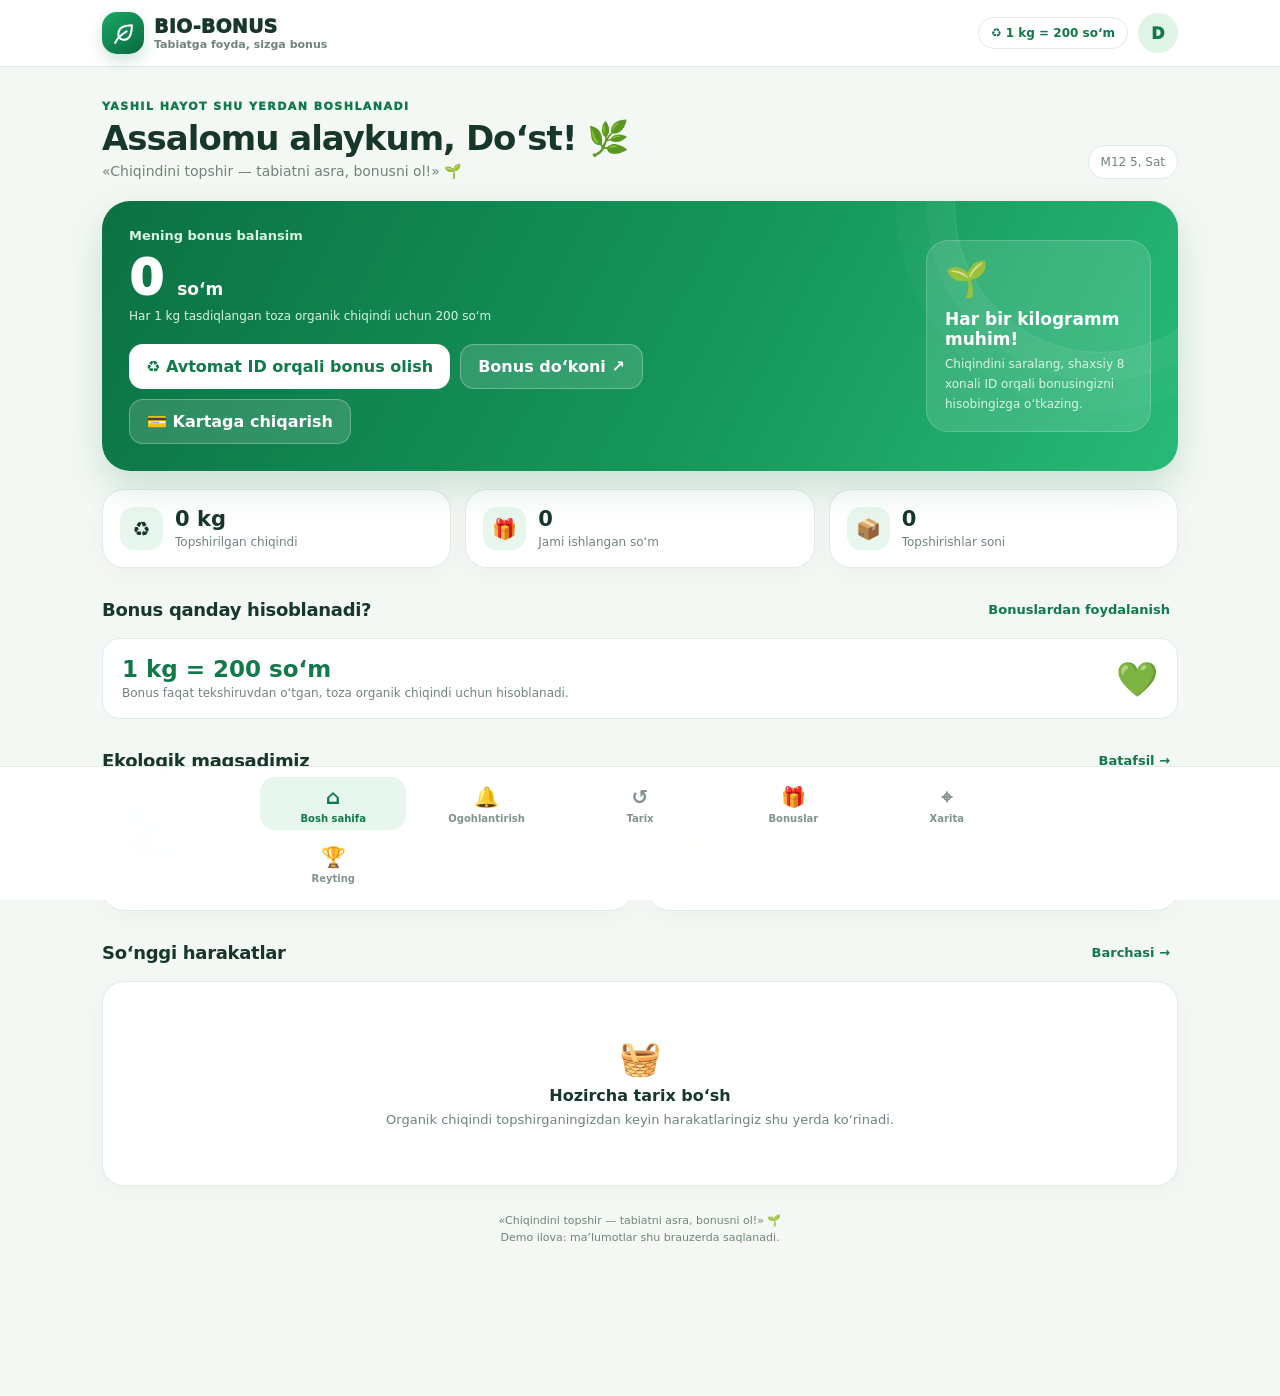
==== BIO-BONUS-PWA/index.html @ 3d9f5d6f "Asl BIO-BONUS PWA demo fayllari Co-Authored-By: Claude Opus 5.5 <noreply@anthropic.com> Claude-Sessi" ====
<!doctype html>

<html lang="uz">
<head>
<meta charset="utf-8"/>
<meta content="width=device-width, initial-scale=1, viewport-fit=cover" name="viewport"/>
<meta content="#117a4b" name="theme-color"/>
<meta content="BIO-BONUS — chiqindini topshir, tabiatni asra, bonus ol." name="description"/>
<meta content="yes" name="apple-mobile-web-app-capable"/>
<meta content="default" name="apple-mobile-web-app-status-bar-style"/>
<link href="./manifest.webmanifest" rel="manifest"/>
<link href="./icons/icon.svg" rel="icon" type="image/svg+xml"/>
<title>BIO-BONUS — ekologik bonus ilovasi</title>

<link href="./styles.css" rel="stylesheet"/><link href="./icons/icon-192.png" rel="apple-touch-icon"/><meta content="BIO-BONUS" name="apple-mobile-web-app-title"/></head>
<body>
<div class="app">
<header class="topbar">
<div class="topbar-inner">
<button aria-label="Bosh sahifa" class="brand" data-page="home" type="button">
<span class="brand-mark"><svg fill="none" stroke="currentColor" stroke-linecap="round" stroke-linejoin="round" stroke-width="2" viewbox="0 0 24 24"><path d="M20 4c-8 0-13 3-13 9a5 5 0 0 0 5 5c6 0 8-7 8-14Z"></path><path d="M4 21c2-5 6-8 11-11"></path></svg></span>
<span><span class="brand-name">BIO-BONUS</span><span class="brand-sub">Tabiatga foyda, sizga bonus</span></span>
</button>
<div class="top-actions"><span class="pill">♻️ 1 kg = 200 so‘m</span><button aria-label="BIO-BONUS ilovasini o‘rnatish" class="install-button" id="installAppBtn" title="Ilovani qurilmaga o‘rnatish" type="button">⬇️ Ilovani o‘rnatish</button><button aria-label="Profil" class="avatar" data-page="account" id="avatarBtn" type="button">D</button></div>
</div>
</header>
<main class="main">
<section class="screen active" id="screen-home">
<div class="welcome"><div><div class="eyebrow">Yashil hayot shu yerdan boshlanadi</div><h1>Assalomu alaykum, <span id="helloName">Do‘st</span>! 🌿</h1><p>«Chiqindini topshir — tabiatni asra, bonusni ol!» 🌱</p></div><div class="date-chip" id="todayLabel"></div></div>
<div class="hero">
<div class="hero-content"><div class="hero-label">Mening bonus balansim</div><div class="balance"><span id="balanceValue">0</span> <small>so‘m</small></div><div class="hero-note">Har 1 kg tasdiqlangan toza organik chiqindi uchun 200 so‘m</div><div class="hero-buttons"><button class="btn btn-primary" id="openKiosk" title="Avtomat o‘lchovi orqali bonus olish">♻️ Avtomat ID orqali bonus olish</button><button class="btn btn-light" data-page="shop">Bonus do‘koni ↗</button></div><div class="hero-buttons" style="margin-top:10px"><button class="btn btn-light" id="openWithdraw" title="Demo balansni kartaga chiqarish so‘rovi">💳 Kartaga chiqarish</button><span class="lock-inline-hint" id="withdrawLockHint" hidden>Blok muddati tugaguncha kartaga chiqarish yopiq.</span></div></div>
<div class="hero-side"><div class="leaf">🌱</div><strong>Har bir kilogramm muhim!</strong><span>Chiqindini saralang, shaxsiy 8 xonali ID orqali bonusingizni hisobingizga o‘tkazing.</span></div>
</div>
<div class="notice warning-status" id="accountRestrictionNotice" hidden></div>
<div class="stats">
<div class="stat-card"><div class="stat-icon">♻️</div><div><strong id="totalKg">0 kg</strong><span>Topshirilgan chiqindi</span></div></div>
<div class="stat-card"><div class="stat-icon">🎁</div><div><strong id="earnedValue">0</strong><span>Jami ishlangan so‘m</span></div></div>
<div class="stat-card"><div class="stat-icon">📦</div><div><strong id="depositCount">0</strong><span>Topshirishlar soni</span></div></div>
</div>
<div class="section-head"><h2>Bonus qanday hisoblanadi?</h2><button class="text-btn" data-page="shop">Bonuslardan foydalanish</button></div>
<div class="rate-card"><div><strong>1 kg = 200 so‘m</strong><br/><span>Bonus faqat tekshiruvdan o‘tgan, toza organik chiqindi uchun hisoblanadi.</span></div><div style="font-size:34px">💚</div></div>
<div class="section-head"><h2>Ekologik maqsadimiz</h2><button class="text-btn" data-page="eco">Batafsil →</button></div>
<div class="grid-two"><div class="card info-card"><div class="big-emoji">🌍</div><h3>Toza mahalla</h3><p>Organik chiqindilarni umumiy axlatdan ajratib, qayta ishlashga yo‘naltiramiz.</p></div><div class="card info-card"><div class="big-emoji">🌾</div><h3>Foydali resurs</h3><p>Chiqindidan kompost va maxsus markazda biogaz olishga hissa qo‘shamiz.</p></div></div>
<div class="section-head"><h2>So‘nggi harakatlar</h2><button class="text-btn" data-page="history">Barchasi →</button></div>
<div class="card" id="homeRecent"></div>
<div class="footer-note">«Chiqindini topshir — tabiatni asra, bonusni ol!» 🌱<br/>Demo ilova: ma’lumotlar shu brauzerda saqlanadi.</div>
</section>
<section class="screen" id="screen-history">
<div class="page-title"><div class="page-head-top"><button class="back-btn" data-back="">← Ortga qaytish</button></div><div class="eyebrow">Faolligingiz</div><h1>Chiqindi tarixi</h1><p>Topshirgan chiqindilaringiz, mukofotlar va kartaga chiqarish so‘rovlari.</p></div>
<div class="card"><div class="history-list" id="historyList"></div></div>
</section>
<section class="screen" id="screen-warnings">
<div class="page-title"><div class="page-head-top"><button class="back-btn" data-back="">← Ortga qaytish</button></div><div class="eyebrow">Akkauntingiz xavfsizligi</div><h1>Ogohlantirishlarim <span class="warning-title-count" id="warningTotalCount">0</span></h1><p>Avtomat begona yoki chirib ketmaydigan materialni aniqlasa, ogohlantirish shu yerga yuboriladi.</p></div>
<div class="restriction-card" id="warningBlockStatus"></div>
<div class="card warning-card"><div class="section-head" style="margin:0 0 12px"><h2>Ogohlantirishlar tarixi</h2><button class="text-btn" id="markWarningsRead" type="button">O‘qilgan deb belgilash</button></div><div id="warningsList" class="warnings-list"></div></div>
<div class="notice info"><strong>Bloklash tartibi</strong>Birinchi holatda ogohlantirish beriladi. Ikkinchi holatda bonus olish 3 kunga to‘xtatiladi. 3 kunlik blokdan keyingi navbatdagi holatda ogohlantirish beriladi; yana takrorlansa 7 kunlik blok qo‘llanadi. Blok paytida avval yig‘ilgan balansingiz saqlanadi, lekin uni bonus do‘konida ishlatish yoki kartaga chiqarish mumkin emas. Blok muddati tugagach balansingizdan yana foydalanishingiz mumkin. Toza organik chiqindi topshirilsa ham blok vaqtida yangi bonus qo‘shilmaydi.</div>
<div class="card demo-test-card"><details><summary>Avtomat tekshiruvini sinash (faqat demo)</summary><p class="muted">Bu boshqaruv faqat ilova ichidagi sinov uchun. Haqiqiy rentgen/AI kamera ulanmagan. Sinov natijasi tanlangach, foydalanuvchi ID sini kiritib, ogohlantirish oqimini tekshirishi mumkin.</p><div class="field"><label for="homeDemoScanType">Sinov natijasi</label><select id="homeDemoScanType"><option value="organic">Toza organik chiqindi</option><option value="plastic">Plastik</option><option value="metal">Metall / temir</option><option value="stone">Tosh</option><option value="bottle">Bakalashka</option><option value="glass">Shisha</option></select></div><button class="btn btn-green" id="openKioskDemo" type="button">Demo avtomatni ochish</button></details></div>
</section>
<section class="screen" id="screen-shop">
<div class="page-title"><div class="page-head-top"><button class="back-btn" data-back="">← Ortga qaytish</button></div><div class="eyebrow">Yig‘ing va foydalaning</div><h1>Bonus do‘koni 🎁</h1><p>Jamg‘argan bonuslaringizni foydali mukofotlarga almashtiring.</p></div>
<div class="rate-card" style="margin-bottom:17px"><div><span>Hozirgi balansingiz</span><br/><strong><span id="shopBalance">0</span> so‘m</strong></div><div style="font-size:32px">💳</div></div>
<div class="notice warning-status" id="shopBlockNotice" hidden></div>
<div class="shop-grid" id="shopGrid"></div>
<div class="notice"><strong>Diqqat!</strong> Mukofotlar demo namuna. Haqiqiy kommunal chegirma yoki do‘kon kuponlari hamkor tashkilotlar bilan kelishuvdan keyin faollashtiriladi.</div>
</section>
<section class="screen" id="screen-map">
<div class="page-title"><div class="page-head-top"><button class="back-btn" data-back="">← Ortga qaytish</button></div><div class="eyebrow">Topshirish nuqtalari</div><h1>Avtomatlar xaritasi 📍</h1><p>Eng yaqin BIO-BONUS qurilmasini toping.</p></div>
<div class="map-placeholder"><div class="map-inner"><div class="map-pin">📍</div><h3>Avtomat manzillari kiritilmagan</h3><p>Bu demo versiyada haqiqiy BIO-BONUS avtomatlari hali o‘rnatilmagan. Qurilmalar ishga tushirilganda tasdiqlangan manzillar shu yerda ko‘rinadi.</p></div></div>
<div class="notice"><strong>Keyingi bosqich</strong> Har bir avtomatga alohida kod va koordinata biriktiriladi. Shunda ilova xaritada yo‘l ko‘rsatishi mumkin.</div>
</section>
<section class="screen" id="screen-rating">
<div class="page-title"><div class="page-head-top"><button class="back-btn" data-back="">← Ortga qaytish</button></div><div class="eyebrow">Yashil musobaqa</div><h1>Reyting 🏆</h1><p>Ushbu qurilmada yaratilgan demo akkauntlar natijasi.</p></div>
<div class="card" style="margin-bottom:14px"><div class="section-head" style="margin:0 0 10px"><h2>Mening natijam</h2><span class="pill">Shaxsiy akkaunt</span></div><div class="stats" style="margin:0"><div><strong id="ratingKg">0 kg</strong><div class="muted" style="font-size:11px">Chiqindi</div></div><div><strong id="ratingSum">0 so‘m</strong><div class="muted" style="font-size:11px">Bonus</div></div><div><strong id="ratingCount">0</strong><div class="muted" style="font-size:11px">Topshirish</div></div></div></div>
<div class="card"><h3 style="margin:0 0 10px">Demo akkauntlar reytingi</h3><div id="localRanking"></div></div>
<div class="notice info"><strong>Haqiqiy reyting haqida</strong> Bu reyting faqat shu brauzerda yaratilgan test akkauntlarini ko‘rsatadi. Barcha mahallalar bo‘yicha umumiy reyting uchun markaziy server kerak.</div>
</section>
<section class="screen" id="screen-eco">
<div class="page-title"><div class="page-head-top"><button class="back-btn" data-back="">← Ortga qaytish</button></div><div class="eyebrow">Tabiatga qo‘shgan hissangiz</div><h1>Ekostatistika 🌎</h1><p>Ushbu brauzerda qayd etilgan ekologik natijalar.</p></div>
<div class="stats"><div class="stat-card"><div class="stat-icon">♻️</div><div><strong id="ecoKg">0 kg</strong><span>Yig‘ilgan organik chiqindi</span></div></div><div class="stat-card"><div class="stat-icon">🎁</div><div><strong id="ecoBonus">0</strong><span>Hisoblangan bonus (so‘m)</span></div></div><div class="stat-card"><div class="stat-icon">📅</div><div><strong id="ecoActions">0</strong><span>Topshirishlar soni</span></div></div></div>
<div class="card info-card"><div class="big-emoji">🌱</div><h3>Nega organik chiqindini ajratamiz?</h3><p>To‘g‘ri saralangan organik chiqindi kompostlash yoki anaerob qayta ishlashga yuborilishi mumkin. Bu resurslardan qayta foydalanish va chiqindixonaga tushadigan chiqindini kamaytirishga yordam beradi.</p></div>
<div class="notice"><strong>Hisob-kitob haqida</strong> Bu sahifadagi raqamlar faqat demo topshirishlarni ko‘rsatadi. Ular real qayta ishlangan massa yoki kamaytirilgan gaz miqdori degani emas.</div>
</section>
<section class="screen" id="screen-account">
<div class="page-title"><div class="page-head-top"><button class="back-btn" data-back="">← Ortga qaytish</button></div><div class="eyebrow">Shaxsiy ma’lumotlar</div><h1>Mening hisobim 👤</h1><p>Shaxsiy ID, profilingiz va bonus hisobingizni boshqaring.</p></div>
<div class="card">
<div class="id-panel"><div><div class="id-label">SIZNING 8 XONALI AKKAUNT ID</div><div class="id-value" id="accountIdValue">00000000</div><div class="id-hint">Avtomat ekraniga shu ID raqamini kiriting.</div></div><div class="id-actions"><button class="mini-action" id="copyAccountId">ID nusxalash</button></div></div>
<form class="profile-form" id="profileForm"><div class="field"><label for="profileName">Ismingiz</label><input autocomplete="name" id="profileName" maxlength="35" placeholder="Ismingizni kiriting" required=""/></div><button class="btn btn-green" type="submit">Profilni saqlash</button></form>
</div>
<div class="account-grid" style="margin-top:14px">
<div class="card account-card"><h3>Demo akkauntlarni boshqarish</h3><p>Har bir foydalanuvchi uchun alohida 8 xonali ID yaratiladi. Sinov uchun shu qurilmada bir nechta akkaunt ochib ko‘rishingiz mumkin.</p><div class="field"><label for="accountSelect">Akkauntni almashtirish</label><select id="accountSelect"></select></div><div class="account-tools"><button class="btn btn-soft" id="newAccountBtn">＋ Yangi akkaunt</button></div></div>
<div class="card account-card"><h3>Plastik karta (demo)</h3><p>Haqiqiy karta raqamini kiritmang. Sinov uchun faqat soxta raqam ishlaydi: <strong>0000 0000 0000 0000</strong>. Bu bank kartasi emas.</p><form id="cardForm"><div class="field"><label for="cardNumberDemo">16 xonali demo karta raqami</label><input aria-describedby="cardDemoHelp" autocomplete="off" id="cardNumberDemo" inputmode="numeric" maxlength="19" placeholder="0000 0000 0000 0000" required="" type="text"/></div><div class="id-hint" id="cardDemoHelp">16 ta nol kiritilganda demo karta egasi ko‘rsatiladi. Haqiqiy karta egasining F.I.Sh.ini faqat bank/to‘lov provayderi API orqali tasdiqlash mumkin.</div><div class="card-owner" hidden="" id="cardOwnerPanel">DEMO FOYDALANUVCHI<small>Karta egasi (sinov ma’lumoti, bank tomonidan tasdiqlanmagan)</small></div><button class="btn btn-green" type="submit">Demo kartani bog‘lash</button><div class="id-hint" id="cardStatus" style="margin-top:9px"></div></form></div>
</div>
<div class="card" style="margin-top:14px"><h3 style="margin:0 0 7px">Ma’lumotlar</h3><p class="muted" style="font-size:12px;line-height:1.5">Demo ma’lumotlar ushbu brauzer xotirasida saqlanadi. Boshqa telefon yoki kompyuterga avtomatik ko‘chmaydi.</p><div style="display:flex;gap:9px;flex-wrap:wrap;margin-top:14px"><button class="btn btn-soft" id="exportData">Ma’lumotni yuklab olish</button><button class="btn btn-danger" id="resetData">Demo ma’lumotni tozalash</button></div></div>
<div class="notice info"><strong>Haqiqiy tizim uchun</strong> 8 xonali ID serverda yagona qilib beriladi. Avtomat tarozisi, server, bank/to‘lov provayderi va karta xavfsizligi integratsiyasi kerak. Hozirgi kartaga chiqarish faqat demo so‘rovidir — haqiqiy pul o‘tkazilmaydi.</div>
</section>
</main>
<nav aria-label="Asosiy menyu" class="bottom-nav"><div class="nav-inner">
<button class="nav-item active" data-page="home" data-tooltip="Bosh sahifa"><span class="nav-icon">⌂</span><span>Bosh sahifa</span></button>
<button class="nav-item" data-page="warnings" data-tooltip="Ogohlantirishlarim"><span class="nav-icon">🔔</span><span>Ogohlantirish</span><span class="nav-badge" id="warningBadge" hidden>0</span></button>
<button class="nav-item" data-page="history" data-tooltip="Chiqindi tarixi"><span class="nav-icon">↺</span><span>Tarix</span></button>
<button class="nav-item" data-page="shop" data-tooltip="Bonus do‘koni"><span class="nav-icon">🎁</span><span>Bonuslar</span></button>
<button class="nav-item" data-page="map" data-tooltip="Avtomatlar xaritasi"><span class="nav-icon">⌖</span><span>Xarita</span></button>
<button class="nav-item" data-page="rating" data-tooltip="Ekologik reyting"><span class="nav-icon">🏆</span><span>Reyting</span></button>
</div></nav>
</div>
<div aria-labelledby="kioskTitle" aria-modal="true" class="modal-backdrop" id="kioskModal" role="dialog"><div class="modal kiosk-id-modal">
<div class="modal-head"><h2 id="kioskTitle">♻️ BIO-BONUS ID raqamingiz</h2><button aria-label="Yopish" class="close" data-close="kioskModal" type="button">×</button></div>
<section class="personal-id-panel" id="personalIdPanel">
  <div class="personal-id-label">SIZNING 8 XONALI ID RAQAMINGIZ</div>
  <div class="personal-id-number" id="kioskPersonalId">00000000</div>
  <p>Shu ID raqamingizni BIO-BONUS apparatiga kiriting. Tasdiqlangan organik chiqindi uchun bonusingiz aynan sizning akkauntingizga tushadi.</p>
  <div class="modal-actions"><button class="btn btn-soft" id="copyKioskPersonalId" type="button">ID raqamni nusxalash</button><button class="btn btn-green" data-close="kioskModal" type="button">Tushunarli</button></div>
</section>
<section id="demoKioskPanel" hidden>
  <div class="notice info" style="margin-top:0"><strong>Demo avtomat tekshiruvi</strong> Bu faqat sinov: haqiqiy rentgen kamera yoki tarozi ulanmagan.</div>
  <form id="kioskForm">
    <div class="field account-id-entry"><label for="kioskAccountId">8 xonali ID raqamingizni kiriting</label><input autocomplete="off" disabled id="kioskAccountId" inputmode="numeric" maxlength="8" minlength="8" pattern="[0-9]{8}" placeholder="Masalan: 58211508" required type="text"/><div class="id-hint" id="idLookup">Avtomat chiqindini tekshirib bo‘lgach, ID kiritish ochiladi.</div></div>
    <div class="modal-actions"><button class="btn btn-soft" data-close="kioskModal" type="button">Bekor qilish</button><button class="btn btn-green" disabled id="creditBonusBtn" type="submit">ID ni tasdiqlash</button></div>
  </form>
</section>
</div></div>
<div aria-labelledby="withdrawTitle" aria-modal="true" class="modal-backdrop" id="withdrawModal" role="dialog"><div class="modal">
<div class="modal-head"><h2 id="withdrawTitle">💳 Kartaga chiqarish</h2><button aria-label="Yopish" class="close" data-close="withdrawModal" type="button">×</button></div>
<div class="notice" style="margin-top:0"><strong>Demo rejimi</strong> Bu funksiya kartaga haqiqiy pul yubormaydi. Faqat pul yechish so‘rovini sinov tariqasida qayd etadi. Haqiqiy karta ma’lumotlarini kiritmang.</div>
<div class="calc-box"><div><span>Demo bog‘langan karta</span><div class="withdraw-owner" id="withdrawCardOwner">Karta ulanmagan</div></div><strong id="withdrawCard">Ulanmagan</strong></div>
<form id="withdrawForm"><div class="field"><label for="withdrawAmount">Chiqariladigan summa (so‘m)</label><input id="withdrawAmount" inputmode="numeric" min="100" placeholder="Masalan: 1000" required="" step="1" type="number"/><div class="id-hint">Summani balansingizdan oshirmang. Bu demo so‘rov — bankka pul yuborilmaydi.</div></div><div class="calc-box"><span>Hozirgi balans</span><strong id="withdrawBalance">0 so‘m</strong></div><div class="modal-actions"><button class="btn btn-soft" data-close="withdrawModal" type="button">Bekor qilish</button><button class="btn btn-green" type="submit">Demo so‘rov yaratish</button></div></form>
</div></div>
<div aria-labelledby="newAccountTitle" aria-modal="true" class="modal-backdrop" id="newAccountModal" role="dialog"><div class="modal">
<div class="modal-head"><h2 id="newAccountTitle">＋ Yangi demo akkaunt</h2><button aria-label="Yopish" class="close" data-close="newAccountModal" type="button">×</button></div>
<form id="newAccountForm"><div class="field"><label for="newAccountName">Foydalanuvchi ismi</label><input id="newAccountName" maxlength="35" placeholder="Ismni kiriting" required=""/></div><div class="notice info">Yangi akkaunt uchun takrorlanmaydigan 8 xonali demo ID yaratiladi.</div><div class="modal-actions"><button class="btn btn-soft" data-close="newAccountModal" type="button">Bekor qilish</button><button class="btn btn-green" type="submit">Akkaunt yaratish</button></div></form>
</div></div>
<div aria-labelledby="redeemTitle" aria-modal="true" class="modal-backdrop" id="redeemModal" role="dialog"><div class="modal"><div class="modal-head"><h2 id="redeemTitle">Mukofotni olish</h2><button aria-label="Yopish" class="close" data-close="redeemModal" type="button">×</button></div><p class="muted" id="redeemText" style="font-size:13px;line-height:1.5"></p><div class="calc-box"><span>Balansdan yechiladi</span><strong id="redeemCost">0 so‘m</strong></div><div class="modal-actions"><button class="btn btn-soft" data-close="redeemModal" type="button">Ortga</button><button class="btn btn-green" id="confirmRedeem" type="button">Tasdiqlash</button></div></div></div>
<div aria-live="polite" class="toast" id="toast" role="status"></div>

<script defer="True" src="./app.js"></script><script defer="True" src="./pwa.js"></script></body>
</html>
---- BIO-BONUS-PWA/styles.css ----
/* BIO-BONUS warnings, scan flow and responsive notification badge */
.nav-inner{grid-template-columns:repeat(6,minmax(0,1fr));}
.nav-item{min-width:0;}
.nav-item .nav-badge{position:absolute;top:0;right:calc(50% - 25px);min-width:18px;height:18px;padding:0 5px;border-radius:999px;background:#df3c45;color:#fff;font-size:10px;font-weight:950;display:grid;place-items:center;border:2px solid #fff;line-height:1;}
.nav-item .nav-badge[hidden]{display:none;}
.warning-title-count{display:inline-grid;place-items:center;vertical-align:middle;min-width:27px;height:27px;padding:0 7px;border-radius:999px;background:#eaf0ed;color:var(--green);font-size:14px;}
.warning-status{background:#fff4ed;border-color:#f3d7c8;color:#99512e;}
.warning-status .inline-link{border:0;background:none;color:#0c8050;font-weight:900;text-decoration:underline;padding:0 0 0 4px;}
.kiosk-id-help{font-size:13px;padding:15px 16px;}
.kiosk-scan-status{display:flex;gap:10px;align-items:flex-start;padding:12px 14px;border:1px solid #dfeae3;border-radius:14px;background:#f8fbf9;color:#60736a;font-size:12px;line-height:1.5;margin:13px 0;}
.kiosk-scan-status.scan-success{background:#effaf3;border-color:#cdebd7;color:#176a43;}
.kiosk-scan-status.scan-danger{background:#fff3ef;border-color:#f3d3c9;color:#a34a35;}
.scan-status-dot{width:9px;height:9px;flex:none;border-radius:50%;background:#d6a13e;margin-top:4px;}
.scan-success .scan-status-dot{background:#1a9d5c;}.scan-danger .scan-status-dot{background:#d95040;}
.demo-test-tools{margin-top:13px;padding:12px 14px;border:1px dashed #cbded1;border-radius:14px;background:#fbfdfb;}
.demo-test-tools summary,.demo-test-card summary{cursor:pointer;color:var(--green);font-weight:900;font-size:12px;}
.demo-test-tools p,.demo-test-card p{font-size:11px;line-height:1.5;}
.demo-test-tools .field{margin:10px 0;}
.scan-countdown{margin-top:10px;padding:9px 11px;border-radius:10px;background:#fff8e8;color:#856124;font-size:11px;}
.warning-card{margin-bottom:14px;}
.warnings-list{display:grid;gap:11px;}
.warning-item{padding:15px;border:1px solid #f0dfc9;border-left:4px solid #e0a33c;border-radius:15px;background:#fffdf8;}
.warning-item.is-block{border-color:#f0d1d1;border-left-color:#d94b4b;background:#fffafa;}
.warning-item.is-read{opacity:.78;}
.warning-item-top{display:flex;justify-content:space-between;gap:10px;align-items:center;flex-wrap:wrap;}
.warning-type{font-size:11px;font-weight:950;color:#9b6a1d;}
.is-block .warning-type{color:#b33a3a;}
.warning-item time{font-size:10px;color:var(--muted);}
.warning-item h3{font-size:15px;margin:9px 0 5px;}
.warning-item p{font-size:12px;line-height:1.55;color:#5d7066;margin:0;}
.warning-detected,.warning-until{margin-top:9px;padding:8px 10px;border-radius:10px;background:#f4f8f5;color:#52675b;font-size:11px;}
.warning-read-state{margin-top:9px;font-size:10px;font-weight:900;color:var(--green);}
.restriction-active,.restriction-clear{padding:15px 16px;border:1px solid #f0cdcd;border-radius:16px;background:#fff5f5;color:#963d3d;margin-bottom:14px;display:grid;gap:5px;}
.restriction-active span,.restriction-active small,.restriction-clear span{font-size:12px;line-height:1.5;}
.restriction-clear{background:#effaf3;border-color:#cfead8;color:#176a43;}
.demo-test-card{margin-top:14px;}
.demo-test-card details[open] summary{margin-bottom:10px;}
.warning-amount{color:#b75a3e;}
@media(max-width:520px){
  .nav-inner{grid-template-columns:repeat(6,minmax(0,1fr));gap:1px;}
  .nav-item{padding:8px 1px 6px;font-size:8px;gap:3px;white-space:normal;line-height:1.1;}
  .nav-item .nav-icon{font-size:17px;}
  .nav-item .nav-badge{right:calc(50% - 18px);top:0;min-width:16px;height:16px;font-size:9px;}
  .modal{padding:18px;border-radius:20px;}
  .kiosk-id-help{font-size:12px;}
}

:root{--green:#117a4b;--green2:#20a66a;--green3:#0b6540;--mint:#e8f7ee;--mint2:#f4fbf6;--ink:#17372a;--muted:#70847a;--line:#e0ece4;--white:#fff;--gold:#e6a43a;--shadow:0 12px 34px rgba(18,92,57,.09);--radius:22px}
    *{box-sizing:border-box}html{scroll-behavior:smooth}body{margin:0;background:#f4f8f5;color:var(--ink);font-family:Inter,ui-sans-serif,system-ui,-apple-system,BlinkMacSystemFont,"Segoe UI",sans-serif}button,input,select{font:inherit}button{cursor:pointer}.app{min-height:100vh;padding-bottom:105px}
    .topbar{position:sticky;top:0;z-index:20;background:rgba(255,255,255,.94);backdrop-filter:blur(16px);border-bottom:1px solid var(--line)}.topbar-inner{max-width:1120px;margin:auto;padding:12px 22px;display:flex;align-items:center;justify-content:space-between;gap:14px}.brand{display:flex;align-items:center;gap:10px;border:0;background:none;padding:0;text-align:left;color:inherit}.brand-mark{width:42px;height:42px;border-radius:15px;background:linear-gradient(145deg,#19a866,#08693f);display:grid;place-items:center;color:#fff;box-shadow:0 7px 16px rgba(18,123,75,.2)}.brand-mark svg{width:25px;height:25px}.brand-name{font-weight:950;letter-spacing:.2px;font-size:19px}.brand-sub{display:block;color:var(--muted);font-size:11px;font-weight:650;margin-top:1px}.top-actions{display:flex;align-items:center;gap:10px}.pill{border:1px solid var(--line);background:#fff;border-radius:999px;padding:8px 12px;font-size:12px;color:var(--green);font-weight:900;white-space:nowrap}.avatar{border:0;width:40px;height:40px;border-radius:50%;background:#dff4e7;color:var(--green);font-weight:950;transition:.18s}.avatar:hover{transform:scale(1.06);box-shadow:0 5px 14px rgba(18,123,75,.14)}
    .main{max-width:1120px;margin:0 auto;padding:25px 22px 40px}.screen{display:none;animation:fade .2s ease}.screen.active{display:block}@keyframes fade{from{opacity:.4;transform:translateY(5px)}to{opacity:1;transform:none}}
    .welcome{display:flex;justify-content:space-between;align-items:end;gap:14px;margin:8px 0 22px}.eyebrow{color:var(--green);text-transform:uppercase;letter-spacing:1.45px;font-size:11px;font-weight:950}.welcome h1{font-size:clamp(25px,4vw,34px);margin:5px 0 5px;letter-spacing:-1px}.welcome p{margin:0;color:var(--muted);font-size:14px}.date-chip{white-space:nowrap;color:var(--muted);font-size:12px;background:#fff;border:1px solid var(--line);padding:9px 12px;border-radius:999px}
    .hero{background:linear-gradient(118deg,#0c7144,#15975a 57%,#28b978);border-radius:28px;padding:27px;color:#fff;display:grid;grid-template-columns:1.3fr .7fr;gap:20px;overflow:hidden;position:relative;box-shadow:0 16px 36px rgba(17,124,74,.19)}.hero:after{content:"";position:absolute;width:290px;height:290px;border:1px solid rgba(255,255,255,.13);border-radius:50%;right:-68px;top:-140px;box-shadow:0 0 0 28px rgba(255,255,255,.035),0 0 0 58px rgba(255,255,255,.025)}.hero-content,.hero-side{position:relative;z-index:1}.hero-label{font-size:13px;color:#d7f4e3;font-weight:750}.balance{font-size:clamp(36px,6vw,49px);font-weight:950;letter-spacing:-1.5px;margin:7px 0 2px}.balance small{font-size:17px;letter-spacing:0;font-weight:750}.hero-note{font-size:12px;color:#d7f4e3}.hero-buttons{display:flex;gap:10px;flex-wrap:wrap;margin-top:21px}.btn{border:0;border-radius:14px;padding:12px 17px;font-weight:900;display:inline-flex;align-items:center;justify-content:center;gap:8px;transition:transform .16s,filter .16s,box-shadow .16s}.btn:hover{filter:brightness(.98);transform:translateY(-2px)}.btn:active{transform:scale(.98)}.btn-primary{background:#fff;color:var(--green)}.btn-light{background:rgba(255,255,255,.14);border:1px solid rgba(255,255,255,.28);color:#fff}.btn-green{background:var(--green);color:#fff;box-shadow:0 8px 18px rgba(18,123,75,.17)}.btn-soft{background:var(--mint);color:var(--green)}.btn-danger{background:#fff0ec;color:#b84e38}.btn:disabled{opacity:.48;cursor:not-allowed;transform:none}.hero-side{align-self:center;justify-self:end;width:min(100%,225px);padding:18px;border-radius:22px;background:rgba(255,255,255,.13);border:1px solid rgba(255,255,255,.18)}.hero-side .leaf{font-size:35px}.hero-side strong{display:block;font-size:17px;margin:9px 0 4px}.hero-side span{font-size:12px;color:#d9f4e4;line-height:1.5}
    .stats{display:grid;grid-template-columns:repeat(3,1fr);gap:14px;margin:18px 0 26px}.stat-card,.card{background:#fff;border:1px solid var(--line);border-radius:var(--radius);box-shadow:0 5px 20px rgba(18,75,47,.035)}.stat-card{padding:17px;display:flex;align-items:center;gap:12px}.stat-icon{width:43px;height:43px;border-radius:14px;background:var(--mint);display:grid;place-items:center;font-size:20px;flex:none}.stat-card strong{font-size:21px;display:block}.stat-card span{font-size:12px;color:var(--muted)}.section-head{display:flex;align-items:center;justify-content:space-between;gap:12px;margin:26px 0 13px}.section-head h2{font-size:18px;margin:0;letter-spacing:-.3px}.text-btn{border:0;background:none;color:var(--green);font-weight:900;font-size:13px;padding:8px}.grid-two{display:grid;grid-template-columns:1fr 1fr;gap:14px}.info-card{padding:19px}.info-card h3{margin:8px 0 6px;font-size:15px}.info-card p{margin:0;color:var(--muted);font-size:12px;line-height:1.55}.big-emoji{font-size:25px}.rate-card{padding:17px 19px;display:flex;align-items:center;justify-content:space-between;gap:12px;background:#fff;border:1px solid var(--line);border-radius:18px}.rate-card strong{font-size:23px;color:var(--green)}.rate-card span{font-size:12px;color:var(--muted)}
    .page-title{margin:5px 0 20px}.page-head-top{display:flex;align-items:center;gap:11px;margin-bottom:13px}.back-btn{border:1px solid var(--line);background:#fff;color:var(--green);border-radius:999px;padding:9px 13px;font-size:12px;font-weight:900;display:inline-flex;align-items:center;gap:7px;box-shadow:0 3px 10px rgba(20,80,48,.035);transition:.16s}.back-btn:hover{background:var(--mint);transform:translateX(-3px)}.page-title h1{font-size:29px;margin:0 0 6px;letter-spacing:-.8px}.page-title p{margin:0;color:var(--muted);font-size:14px}
    .card{padding:20px}.history-list{display:grid;gap:10px}.history-row{display:flex;align-items:center;justify-content:space-between;gap:12px;padding:13px 0;border-bottom:1px solid var(--line)}.history-row:last-child{border:0;padding-bottom:0}.history-left{display:flex;align-items:center;gap:11px;min-width:0}.history-icon{width:40px;height:40px;border-radius:13px;background:var(--mint);display:grid;place-items:center;flex:none}.history-info{min-width:0}.history-info strong{display:block;font-size:13px}.history-info span{display:block;font-size:11px;color:var(--muted);margin-top:3px}.amount{font-size:14px;font-weight:950;white-space:nowrap}.positive{color:var(--green)}.negative{color:#d36b43}.empty{text-align:center;padding:36px 18px;color:var(--muted)}.empty .empty-icon{font-size:34px;margin-bottom:8px}.empty strong{display:block;color:var(--ink);margin-bottom:5px}.empty p{font-size:13px;margin:0;line-height:1.5}
    .shop-grid{display:grid;grid-template-columns:repeat(3,1fr);gap:14px}.product{padding:17px;display:flex;flex-direction:column;min-height:205px}.product-emoji{width:48px;height:48px;border-radius:16px;background:var(--mint);display:grid;place-items:center;font-size:25px}.product h3{font-size:15px;margin:13px 0 5px}.product p{font-size:12px;color:var(--muted);line-height:1.45;margin:0 0 14px;flex:1}.product-bottom{display:flex;align-items:center;justify-content:space-between;gap:8px}.cost{font-weight:950;color:var(--green);font-size:13px}.small-btn{border:0;border-radius:11px;padding:9px 11px;background:var(--mint);color:var(--green);font-weight:900;font-size:11px}.small-btn:disabled{opacity:.45;cursor:not-allowed}
    .notice{padding:14px 16px;background:#fff8e8;border:1px solid #f5e5bc;color:#80601f;border-radius:16px;font-size:12px;line-height:1.55;margin:14px 0}.notice strong{display:block;margin-bottom:3px}.notice.info{background:#edf7ff;border-color:#d5eaff;color:#365d7b}.notice.success{background:#edfaf1;border-color:#d4efdd;color:#286744}.map-placeholder{min-height:225px;border-radius:20px;background:linear-gradient(135deg,#e6f5e9,#dcefe5);border:1px solid #cce6d4;display:grid;place-items:center;text-align:center;padding:24px;position:relative;overflow:hidden}.map-placeholder:before,.map-placeholder:after{content:"";position:absolute;border:1px dashed rgba(18,123,75,.24);border-radius:50%;width:240px;height:240px}.map-placeholder:after{width:360px;height:360px}.map-inner{position:relative;z-index:1;max-width:370px}.map-pin{font-size:36px}.map-placeholder h3{margin:8px 0 5px}.map-placeholder p{margin:0;color:#5e7969;font-size:13px;line-height:1.5}.rank-table{width:100%;border-collapse:collapse}.rank-table th,.rank-table td{text-align:left;padding:13px 9px;border-bottom:1px solid var(--line);font-size:13px}.rank-table th{font-size:11px;color:var(--muted);font-weight:850}.rank-table td:last-child,.rank-table th:last-child{text-align:right}.rank-table tr:last-child td{border-bottom:0}
    .profile-form{display:grid;gap:13px;max-width:520px}.field{min-width:0}.field label{display:block;font-size:12px;font-weight:900;margin-bottom:7px}.field input,.field select{width:100%;border:1px solid #dce9e0;border-radius:13px;padding:13px 14px;background:#fbfdfb;color:var(--ink);outline:none}.field input:focus,.field select:focus{border-color:var(--green);box-shadow:0 0 0 3px rgba(18,123,75,.09)}.field input[readonly]{background:#f1f7f3;color:var(--muted)}.muted{color:var(--muted)}.id-panel{display:flex;align-items:center;justify-content:space-between;gap:14px;padding:17px 18px;background:linear-gradient(120deg,#eaf8ef,#f8fcf9);border:1px solid #d7eddf;border-radius:18px;margin:14px 0}.id-label{font-size:11px;color:var(--muted);font-weight:800}.id-value{font-size:26px;letter-spacing:2px;font-weight:950;color:var(--green);margin-top:3px;font-variant-numeric:tabular-nums}.id-hint{font-size:11px;color:var(--muted);margin-top:4px}.id-actions{display:flex;gap:8px;flex-wrap:wrap}.mini-action{border:0;background:#fff;color:var(--green);border:1px solid #d9ece0;border-radius:11px;padding:10px 12px;font-size:12px;font-weight:900}.mini-action:hover{background:var(--mint)}.account-tools{display:flex;gap:10px;flex-wrap:wrap;margin-top:15px}.account-grid{display:grid;grid-template-columns:1fr 1fr;gap:14px}.account-card h3{margin:0 0 7px;font-size:16px}.account-card p{font-size:12px;color:var(--muted);line-height:1.5;margin:0 0 14px}.form-row{display:grid;grid-template-columns:1fr auto;gap:9px;align-items:end}.chip-status{display:inline-flex;align-items:center;gap:6px;border-radius:999px;background:var(--mint);color:var(--green);padding:6px 10px;font-size:11px;font-weight:900}.footer-note{font-size:11px;color:var(--muted);text-align:center;margin:27px 0 5px;line-height:1.5}
    .bottom-nav{position:fixed;bottom:0;left:0;right:0;z-index:30;background:rgba(255,255,255,.97);backdrop-filter:blur(18px);border-top:1px solid var(--line);padding:10px max(12px,env(safe-area-inset-right)) calc(10px + env(safe-area-inset-bottom)) max(12px,env(safe-area-inset-left))}.nav-inner{max-width:760px;margin:auto;display:grid;grid-template-columns:repeat(5,1fr);gap:7px}.nav-item{position:relative;border:0;background:none;color:#82948a;border-radius:15px;padding:8px 4px 6px;display:flex;flex-direction:column;align-items:center;gap:4px;font-size:10px;font-weight:900;transition:transform .2s,background .2s,color .2s,box-shadow .2s}.nav-item .nav-icon{font-size:20px;line-height:1.2}.nav-item.active{color:var(--green);background:var(--mint)}.nav-item:focus-visible{outline:2px solid #43a879;outline-offset:2px}@media(hover:hover) and (pointer:fine){.nav-item:hover{transform:translateY(-8px) scale(1.035);color:var(--green);background:#e8f7ee;box-shadow:0 9px 20px rgba(20,110,67,.14)}.nav-item:hover:after,.nav-item:focus-visible:after{content:attr(data-tooltip);position:absolute;bottom:calc(100% + 8px);left:50%;transform:translateX(-50%);white-space:nowrap;background:#173c2b;color:white;border-radius:9px;padding:7px 10px;font-size:10px;font-weight:850;box-shadow:0 5px 15px rgba(0,0,0,.12);animation:tipIn .15s ease}@keyframes tipIn{from{opacity:0;transform:translate(-50%,4px)}to{opacity:1;transform:translate(-50%,0)}}}
    .device-panel{padding:16px;border:1px solid #d8eee0;border-radius:18px;background:linear-gradient(145deg,#f5fcf7,#eaf8ef);margin:10px 0 16px}.device-top{display:flex;align-items:center;justify-content:space-between;gap:10px;flex-wrap:wrap}.device-status{display:inline-flex;align-items:center;gap:7px;font-size:11px;font-weight:900;color:var(--green);background:#fff;border:1px solid #d8eee0;border-radius:999px;padding:7px 10px}.device-dot{width:8px;height:8px;border-radius:50%;background:#e2a43a;box-shadow:0 0 0 4px rgba(226,164,58,.12)}.device-dot.ready{background:#20a66a;box-shadow:0 0 0 4px rgba(32,166,106,.12)}.scale-result{display:grid;grid-template-columns:1fr 1fr;gap:10px;margin:14px 0}.scale-tile{background:#fff;border:1px solid #dceee2;border-radius:14px;padding:13px}.scale-tile span{display:block;font-size:11px;color:var(--muted);font-weight:800}.scale-tile strong{display:block;margin-top:5px;color:var(--green);font-size:24px;font-variant-numeric:tabular-nums}.scale-hint{color:var(--muted);font-size:11px;line-height:1.5;margin:10px 0 0}.card-owner{padding:12px 14px;border:1px solid #cfe9d8;background:#f0faf3;border-radius:13px;color:#216344;font-size:13px;font-weight:850;margin:10px 0}.card-owner small{display:block;font-size:11px;font-weight:600;color:#62806e;margin-top:3px}.withdraw-owner{font-size:11px;color:var(--muted);margin-top:5px}.modal-backdrop{display:none;position:fixed;inset:0;z-index:60;background:rgba(9,31,20,.5);padding:18px;align-items:center;justify-content:center}.modal-backdrop.show{display:flex}.modal{width:min(100%,460px);background:#fff;border-radius:24px;padding:23px;box-shadow:0 25px 70px rgba(0,0,0,.2);max-height:90vh;overflow:auto}.modal-head{display:flex;justify-content:space-between;align-items:center;gap:10px;margin-bottom:17px}.modal-head h2{font-size:20px;margin:0}.close{border:0;background:#f0f5f1;width:35px;height:35px;border-radius:50%;font-size:20px;color:var(--ink)}.modal .field{margin:13px 0}.calc-box{padding:13px 15px;background:var(--mint2);border:1px solid var(--line);border-radius:14px;display:flex;justify-content:space-between;align-items:center;margin:14px 0}.calc-box span{font-size:12px;color:var(--muted)}.calc-box strong{font-size:19px;color:var(--green)}.checkline{display:flex;align-items:flex-start;gap:9px;font-size:12px;line-height:1.45;color:var(--muted);margin:12px 0}.checkline input{margin-top:2px;accent-color:var(--green)}.modal-actions{display:flex;gap:9px;margin-top:18px}.modal-actions .btn{flex:1}.toast{position:fixed;left:50%;bottom:104px;transform:translate(-50%,15px);background:#173c2b;color:#fff;padding:12px 17px;border-radius:13px;font-size:13px;font-weight:800;box-shadow:var(--shadow);opacity:0;pointer-events:none;transition:.2s;z-index:90;text-align:center;width:max-content;max-width:calc(100% - 32px)}.toast.show{opacity:1;transform:translate(-50%,0)}
    @media(max-width:760px){.main{padding:20px 15px 30px}.topbar-inner{padding:10px 15px}.pill{display:none}.hero{grid-template-columns:1fr;padding:22px}.hero-side{display:none}.stats{gap:9px}.stat-card{padding:12px;gap:8px}.stat-icon{width:36px;height:36px;font-size:17px}.stat-card strong{font-size:18px}.stat-card span{font-size:10px}.shop-grid{grid-template-columns:repeat(2,1fr)}.welcome{align-items:start}.date-chip{display:none}.account-grid{grid-template-columns:1fr}}
    @media(max-width:430px){.brand-name{font-size:17px}.stats{grid-template-columns:1fr 1fr}.stat-card:last-child{grid-column:span 2}.grid-two{grid-template-columns:1fr}.shop-grid{grid-template-columns:1fr 1fr}.product{padding:14px}.product-bottom{align-items:flex-start;flex-direction:column}.small-btn{width:100%}.hero-buttons .btn{flex:1}.page-title h1{font-size:26px}.page-head-top{margin-bottom:10px}.id-panel{align-items:flex-start;flex-direction:column}.id-actions{width:100%}.id-actions button{flex:1}.form-row{grid-template-columns:1fr}.bottom-nav{padding-left:6px;padding-right:6px}.nav-inner{gap:3px}.nav-item{font-size:9px}.nav-item .nav-icon{font-size:18px}}
    @media(hover:hover) and (pointer:fine){.card,.stat-card,.rate-card,.btn,.small-btn,.mini-action,.back-btn,.pill,.avatar{transition:transform .2s ease,box-shadow .2s ease,border-color .2s ease}.card:hover,.stat-card:hover,.rate-card:hover{transform:translateY(-4px);box-shadow:0 14px 30px rgba(18,92,57,.11);border-color:#c5e4d0}.btn:hover:not(:disabled),.small-btn:hover:not(:disabled),.mini-action:hover,.back-btn:hover,.avatar:hover{transform:translateY(-3px) scale(1.025);box-shadow:0 10px 22px rgba(18,92,57,.15)}.field input:hover,.field select:hover{border-color:#a9d7b8}.pill:hover{transform:translateY(-2px);box-shadow:0 7px 18px rgba(18,92,57,.1)}}
    @media(prefers-reduced-motion:reduce){*,*:before,*:after{scroll-behavior:auto!important;animation-duration:.01ms!important;transition-duration:.01ms!important}}
  
/* PWA install control and accessibility refinements */
.install-button{display:none;border:1px solid #cfe8d8;background:#eaf8ef;color:#0b7546;border-radius:999px;padding:9px 12px;font-size:12px;font-weight:900;transition:transform .18s,box-shadow .18s,background .18s}
.install-button.visible{display:inline-flex;align-items:center;gap:7px}
.install-button:hover{transform:translateY(-3px);background:#dff4e7;box-shadow:0 9px 20px rgba(20,110,67,.15)}
button:focus-visible,a:focus-visible,input:focus-visible,select:focus-visible{outline:3px solid rgba(32,166,106,.42);outline-offset:2px}
.card,.stat-card,.info-card,.rate-card,.account-card,.reward-card,.map-card,.rank-card,.history-row{transition:transform .2s ease,box-shadow .2s ease}
@media (hover:hover) and (pointer:fine){.card:hover,.stat-card:hover,.info-card:hover,.rate-card:hover,.account-card:hover,.reward-card:hover,.map-card:hover,.rank-card:hover{transform:translateY(-4px);box-shadow:0 13px 28px rgba(18,92,57,.10)}}
@media (prefers-reduced-motion:reduce){*,*::before,*::after{scroll-behavior:auto!important;animation-duration:.01ms!important;animation-iteration-count:1!important;transition-duration:.01ms!important}}
@media(max-width:520px){.install-button{padding:8px 9px;font-size:11px}.top-actions{gap:6px}.pill{padding:7px 9px;font-size:10px}}

.kiosk-id-modal{width:min(100%,430px);}
.id-how-works{margin-top:12px;padding:12px 13px;border:1px solid #dcece2;border-radius:13px;background:#f8fcf9;}
.id-how-works summary{cursor:pointer;color:var(--green);font-size:12px;font-weight:950;}
.id-how-works p{font-size:12px;line-height:1.6;color:#62766b;margin:10px 0 0;}

/* Personal 8-digit ID card shown to the account owner */
.personal-id-panel{padding:12px 2px 2px;text-align:center}
.personal-id-label{font-size:11px;letter-spacing:.08em;font-weight:950;color:#6b8074}
.personal-id-number{margin:12px auto;padding:17px 12px;border:1px solid #cfe8d8;border-radius:16px;background:linear-gradient(135deg,#f2fbf5,#e7f6ec);color:var(--green);font-size:clamp(28px,8vw,38px);font-weight:1000;letter-spacing:.13em;font-variant-numeric:tabular-nums;box-shadow:inset 0 1px 0 #fff}
.personal-id-panel p{max-width:340px;margin:12px auto 3px;color:#52695d;font-size:13px;line-height:1.55}
.lock-inline-hint{display:block;flex-basis:100%;font-size:11px;color:#ffe6d7;font-weight:800;padding:0 4px}
.lock-inline-hint[hidden]{display:none}
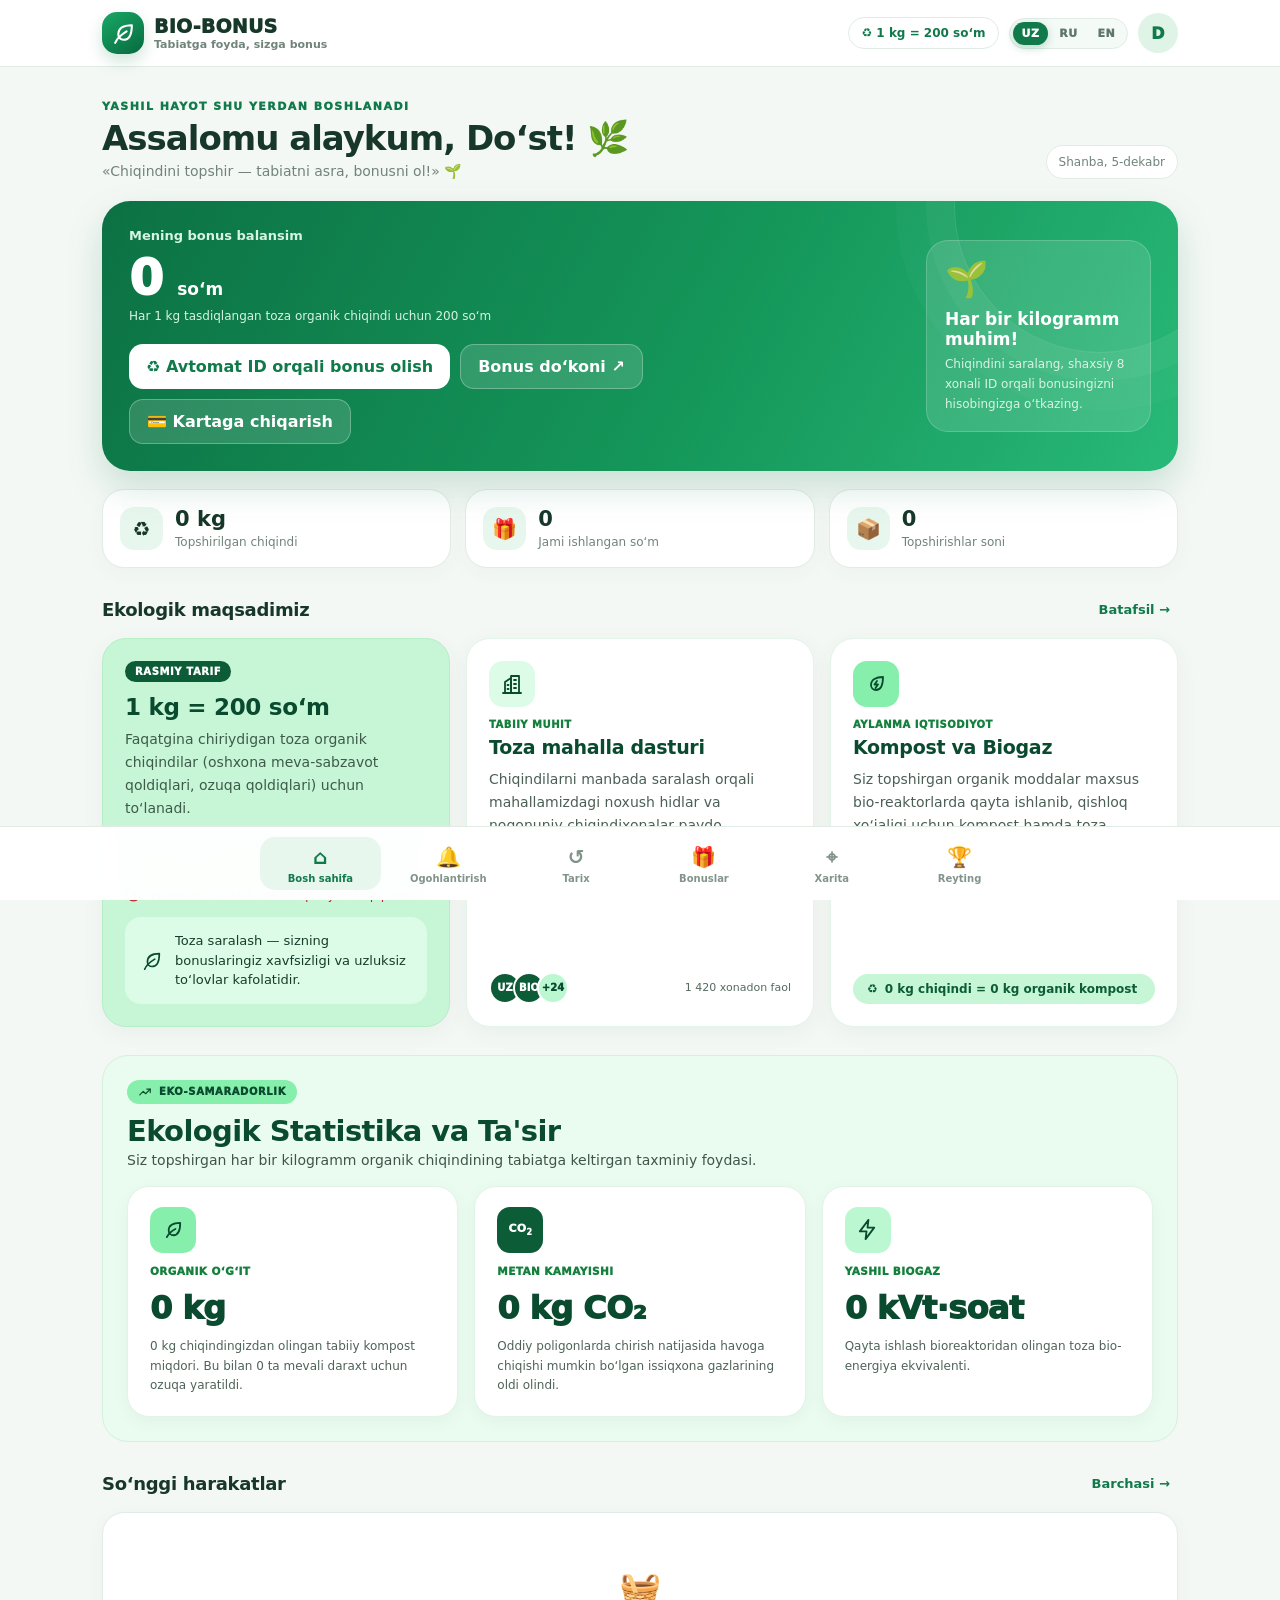
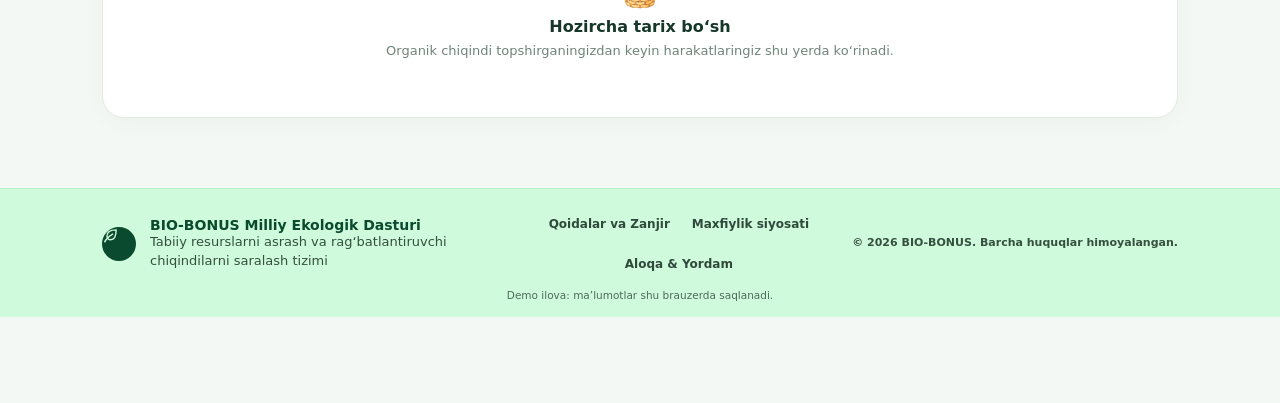
==== commit 6147f632: "BIO-BONUS v2: UZ/RU/EN, UZCARD/HUMO chiqarish, Top-10 reyting, eko-ta'sir, footer va yangi ogohlanti" ====
--- a/BIO-BONUS-PWA/index.html
+++ b/BIO-BONUS-PWA/index.html
@@ -1,5 +1,4 @@
 <!doctype html>
-
 <html lang="uz">
 <head>
 <meta charset="utf-8"/>
@@ -8,129 +7,256 @@
 <meta content="BIO-BONUS — chiqindini topshir, tabiatni asra, bonus ol." name="description"/>
 <meta content="yes" name="apple-mobile-web-app-capable"/>
 <meta content="default" name="apple-mobile-web-app-status-bar-style"/>
+<meta content="BIO-BONUS" name="apple-mobile-web-app-title"/>
 <link href="./manifest.webmanifest" rel="manifest"/>
 <link href="./icons/icon.svg" rel="icon" type="image/svg+xml"/>
+<link href="./icons/icon-192.png" rel="apple-touch-icon"/>
 <title>BIO-BONUS — ekologik bonus ilovasi</title>
-
-<link href="./styles.css" rel="stylesheet"/><link href="./icons/icon-192.png" rel="apple-touch-icon"/><meta content="BIO-BONUS" name="apple-mobile-web-app-title"/></head>
+<link href="./styles.css" rel="stylesheet"/>
+</head>
 <body>
 <div class="app">
 <header class="topbar">
 <div class="topbar-inner">
-<button aria-label="Bosh sahifa" class="brand" data-page="home" type="button">
-<span class="brand-mark"><svg fill="none" stroke="currentColor" stroke-linecap="round" stroke-linejoin="round" stroke-width="2" viewbox="0 0 24 24"><path d="M20 4c-8 0-13 3-13 9a5 5 0 0 0 5 5c6 0 8-7 8-14Z"></path><path d="M4 21c2-5 6-8 11-11"></path></svg></span>
-<span><span class="brand-name">BIO-BONUS</span><span class="brand-sub">Tabiatga foyda, sizga bonus</span></span>
+<button aria-label="Bosh sahifa" data-i18n-aria="nav.home.tip" class="brand" data-page="home" type="button">
+<span class="brand-mark"><svg fill="none" stroke="currentColor" stroke-linecap="round" stroke-linejoin="round" stroke-width="2" viewBox="0 0 24 24"><path d="M20 4c-8 0-13 3-13 9a5 5 0 0 0 5 5c6 0 8-7 8-14Z"></path><path d="M4 21c2-5 6-8 11-11"></path></svg></span>
+<span><span class="brand-name">BIO-BONUS</span><span class="brand-sub" data-i18n="brand.sub">Tabiatga foyda, sizga bonus</span></span>
 </button>
-<div class="top-actions"><span class="pill">♻️ 1 kg = 200 so‘m</span><button aria-label="BIO-BONUS ilovasini o‘rnatish" class="install-button" id="installAppBtn" title="Ilovani qurilmaga o‘rnatish" type="button">⬇️ Ilovani o‘rnatish</button><button aria-label="Profil" class="avatar" data-page="account" id="avatarBtn" type="button">D</button></div>
+<div class="top-actions">
+<span class="pill" data-i18n="top.rate">♻️ 1 kg = 200 so‘m</span>
+<div aria-label="Til / Язык / Language" class="lang-switch" role="group">
+<button aria-pressed="true" class="lang-btn active" data-lang="uz" type="button">UZ</button>
+<button aria-pressed="false" class="lang-btn" data-lang="ru" type="button">RU</button>
+<button aria-pressed="false" class="lang-btn" data-lang="en" type="button">EN</button>
+</div>
+<button aria-label="BIO-BONUS ilovasini o‘rnatish" data-i18n-aria="top.installAria" class="install-button" id="installAppBtn" title="Ilovani qurilmaga o‘rnatish" data-i18n-title="top.installTitle" type="button" data-i18n="top.install">⬇️ Ilovani o‘rnatish</button>
+<button aria-label="Profil" data-i18n-aria="top.profile" class="avatar" data-page="account" id="avatarBtn" type="button">D</button>
+</div>
 </div>
 </header>
+
 <main class="main">
+<!-- ============ BOSH SAHIFA ============ -->
 <section class="screen active" id="screen-home">
-<div class="welcome"><div><div class="eyebrow">Yashil hayot shu yerdan boshlanadi</div><h1>Assalomu alaykum, <span id="helloName">Do‘st</span>! 🌿</h1><p>«Chiqindini topshir — tabiatni asra, bonusni ol!» 🌱</p></div><div class="date-chip" id="todayLabel"></div></div>
+<div class="welcome"><div><div class="eyebrow" data-i18n="home.eyebrow">Yashil hayot shu yerdan boshlanadi</div><h1><span data-i18n="home.hello">Assalomu alaykum</span>, <span id="helloName">Do‘st</span>! 🌿</h1><p data-i18n="home.slogan">«Chiqindini topshir — tabiatni asra, bonusni ol!» 🌱</p></div><div class="date-chip" id="todayLabel"></div></div>
 <div class="hero">
-<div class="hero-content"><div class="hero-label">Mening bonus balansim</div><div class="balance"><span id="balanceValue">0</span> <small>so‘m</small></div><div class="hero-note">Har 1 kg tasdiqlangan toza organik chiqindi uchun 200 so‘m</div><div class="hero-buttons"><button class="btn btn-primary" id="openKiosk" title="Avtomat o‘lchovi orqali bonus olish">♻️ Avtomat ID orqali bonus olish</button><button class="btn btn-light" data-page="shop">Bonus do‘koni ↗</button></div><div class="hero-buttons" style="margin-top:10px"><button class="btn btn-light" id="openWithdraw" title="Demo balansni kartaga chiqarish so‘rovi">💳 Kartaga chiqarish</button><span class="lock-inline-hint" id="withdrawLockHint" hidden>Blok muddati tugaguncha kartaga chiqarish yopiq.</span></div></div>
-<div class="hero-side"><div class="leaf">🌱</div><strong>Har bir kilogramm muhim!</strong><span>Chiqindini saralang, shaxsiy 8 xonali ID orqali bonusingizni hisobingizga o‘tkazing.</span></div>
+<div class="hero-content">
+<div class="hero-label" data-i18n="home.balanceLabel">Mening bonus balansim</div>
+<div class="balance"><span id="balanceValue">0</span> <small data-i18n="cur">so‘m</small></div>
+<div class="hero-note" data-i18n="home.rateNote">Har 1 kg tasdiqlangan toza organik chiqindi uchun 200 so‘m</div>
+<div class="hero-buttons"><button class="btn btn-primary" id="openKiosk" type="button" data-i18n="home.kioskBtn">♻️ Avtomat ID orqali bonus olish</button><button class="btn btn-light" data-page="shop" type="button" data-i18n="home.shopBtn">Bonus do‘koni ↗</button></div>
+<div class="hero-buttons" style="margin-top:10px"><button class="btn btn-light" id="openWithdraw" type="button" data-i18n="home.withdrawBtn">💳 Kartaga chiqarish</button><span class="lock-inline-hint" id="withdrawLockHint" hidden data-i18n="home.withdrawLock">Blok muddati tugaguncha kartaga chiqarish yopiq.</span></div>
+</div>
+<div class="hero-side"><div class="leaf">🌱</div><strong data-i18n="home.sideTitle">Har bir kilogramm muhim!</strong><span data-i18n="home.sideText">Chiqindini saralang, shaxsiy 8 xonali ID orqali bonusingizni hisobingizga o‘tkazing.</span></div>
 </div>
 <div class="notice warning-status" id="accountRestrictionNotice" hidden></div>
 <div class="stats">
-<div class="stat-card"><div class="stat-icon">♻️</div><div><strong id="totalKg">0 kg</strong><span>Topshirilgan chiqindi</span></div></div>
-<div class="stat-card"><div class="stat-icon">🎁</div><div><strong id="earnedValue">0</strong><span>Jami ishlangan so‘m</span></div></div>
-<div class="stat-card"><div class="stat-icon">📦</div><div><strong id="depositCount">0</strong><span>Topshirishlar soni</span></div></div>
-</div>
-<div class="section-head"><h2>Bonus qanday hisoblanadi?</h2><button class="text-btn" data-page="shop">Bonuslardan foydalanish</button></div>
-<div class="rate-card"><div><strong>1 kg = 200 so‘m</strong><br/><span>Bonus faqat tekshiruvdan o‘tgan, toza organik chiqindi uchun hisoblanadi.</span></div><div style="font-size:34px">💚</div></div>
-<div class="section-head"><h2>Ekologik maqsadimiz</h2><button class="text-btn" data-page="eco">Batafsil →</button></div>
-<div class="grid-two"><div class="card info-card"><div class="big-emoji">🌍</div><h3>Toza mahalla</h3><p>Organik chiqindilarni umumiy axlatdan ajratib, qayta ishlashga yo‘naltiramiz.</p></div><div class="card info-card"><div class="big-emoji">🌾</div><h3>Foydali resurs</h3><p>Chiqindidan kompost va maxsus markazda biogaz olishga hissa qo‘shamiz.</p></div></div>
-<div class="section-head"><h2>So‘nggi harakatlar</h2><button class="text-btn" data-page="history">Barchasi →</button></div>
+<div class="stat-card"><div class="stat-icon">♻️</div><div><strong id="totalKg">0 kg</strong><span data-i18n="stat.kg">Topshirilgan chiqindi</span></div></div>
+<div class="stat-card"><div class="stat-icon">🎁</div><div><strong id="earnedValue">0</strong><span data-i18n="stat.earned">Jami ishlangan so‘m</span></div></div>
+<div class="stat-card"><div class="stat-icon">📦</div><div><strong id="depositCount">0</strong><span data-i18n="stat.count">Topshirishlar soni</span></div></div>
+</div>
+
+<div class="section-head"><h2 data-i18n="home.goalTitle">Ekologik maqsadimiz</h2><button class="text-btn" data-page="eco" type="button" data-i18n="home.more">Batafsil →</button></div>
+<div class="goal-grid">
+<article class="goal-card goal-tariff">
+<span class="goal-badge" data-i18n="tariff.badge">RASMIY TARIF</span>
+<h3 class="goal-rate" data-i18n="tariff.rate">1 kg = 200 so‘m</h3>
+<p class="goal-lead" data-i18n="tariff.text">Faqatgina chiriydigan toza organik chiqindilar (oshxona meva-sabzavot qoldiqlari, ozuqa qoldiqlari) uchun to‘lanadi.</p>
+<ul class="rule-list">
+<li class="ok"><svg aria-hidden="true" viewBox="0 0 24 24"><circle cx="12" cy="12" r="9"></circle><path d="m8 12 3 3 5-6"></path></svg><span data-i18n="tariff.ok1">Meva va sabzavot po‘choqlari</span></li>
+<li class="ok"><svg aria-hidden="true" viewBox="0 0 24 24"><circle cx="12" cy="12" r="9"></circle><path d="m8 12 3 3 5-6"></path></svg><span data-i18n="tariff.ok2">Non va o‘simlik asosli oziq-ovqat</span></li>
+<li class="no"><svg aria-hidden="true" viewBox="0 0 24 24"><circle cx="12" cy="12" r="9"></circle><path d="m9 9 6 6M15 9l-6 6"></path></svg><span data-i18n="tariff.no">Polietilen, shisha, metall qat’iyan taqiqlanadi</span></li>
+</ul>
+<div class="goal-note"><svg aria-hidden="true" viewBox="0 0 24 24"><path d="M20 4c-8 0-13 3-13 9a5 5 0 0 0 5 5c6 0 8-7 8-14Z"></path><path d="M4 21c2-5 6-8 11-11"></path></svg><span data-i18n="tariff.note">Toza saralash — sizning bonuslaringiz xavfsizligi va uzluksiz to‘lovlar kafolatidir.</span></div>
+</article>
+<article class="goal-card">
+<div class="goal-icon"><svg aria-hidden="true" viewBox="0 0 24 24"><path d="M3 21h18"></path><path d="M5 21V10l6-4v15"></path><path d="M11 21V4h8v17"></path><path d="M14 8h2M14 12h2M14 16h2M7.5 13h1M7.5 17h1"></path></svg></div>
+<div class="goal-tag" data-i18n="goal1.tag">TABIIY MUHIT</div>
+<h3 data-i18n="goal1.title">Toza mahalla dasturi</h3>
+<p data-i18n="goal1.text">Chiqindilarni manbada saralash orqali mahallamizdagi noxush hidlar va noqonuniy chiqindixonalar paydo bo‘lishining oldi olinadi.</p>
+<div class="goal-foot"><div class="avatar-stack"><span>UZ</span><span>BIO</span><span class="more">+24</span></div><small data-i18n="goal1.homes">1 420 xonadon faol</small></div>
+</article>
+<article class="goal-card">
+<div class="goal-icon bright"><svg aria-hidden="true" viewBox="0 0 24 24"><path d="M19 5c-7 0-12 2.5-12 8a5 5 0 0 0 5 5c5.5 0 7-6 7-13Z"></path><path d="m13 9-2.5 3.5H14L11.5 16"></path></svg></div>
+<div class="goal-tag" data-i18n="goal2.tag">AYLANMA IQTISODIYOT</div>
+<h3 data-i18n="goal2.title">Kompost va Biogaz</h3>
+<p data-i18n="goal2.text">Siz topshirgan organik moddalar maxsus bio-reaktorlarda qayta ishlanib, qishloq xo‘jaligi uchun kompost hamda toza energiya beradi.</p>
+<div class="goal-foot"><span class="compost-pill">♻️ <span id="compostPill">0 kg chiqindi = 0 kg organik kompost</span></span></div>
+</article>
+</div>
+
+<div class="eco-impact">
+<span class="eco-pill"><svg aria-hidden="true" viewBox="0 0 24 24"><path d="m3 17 6-6 4 4 8-8"></path><path d="M15 7h6v6"></path></svg><span data-i18n="eco.pill">EKO-SAMARADORLIK</span></span>
+<h2 data-i18n="eco.title">Ekologik Statistika va Ta'sir</h2>
+<p class="eco-sub" data-i18n="eco.sub">Siz topshirgan har bir kilogramm organik chiqindining tabiatga keltirgan taxminiy foydasi.</p>
+<div class="eco-impact-grid"></div>
+</div>
+
+<div class="section-head"><h2 data-i18n="home.recentTitle">So‘nggi harakatlar</h2><button class="text-btn" data-page="history" type="button" data-i18n="home.all">Barchasi →</button></div>
 <div class="card" id="homeRecent"></div>
-<div class="footer-note">«Chiqindini topshir — tabiatni asra, bonusni ol!» 🌱<br/>Demo ilova: ma’lumotlar shu brauzerda saqlanadi.</div>
-</section>
+</section>
+
+<!-- ============ TARIX ============ -->
 <section class="screen" id="screen-history">
-<div class="page-title"><div class="page-head-top"><button class="back-btn" data-back="">← Ortga qaytish</button></div><div class="eyebrow">Faolligingiz</div><h1>Chiqindi tarixi</h1><p>Topshirgan chiqindilaringiz, mukofotlar va kartaga chiqarish so‘rovlari.</p></div>
+<div class="page-title"><div class="page-head-top"><button class="back-btn" data-back="" type="button" data-i18n="common.back">← Ortga qaytish</button></div><div class="eyebrow" data-i18n="history.eyebrow">Faolligingiz</div><h1 data-i18n="history.title">Chiqindi tarixi</h1><p data-i18n="history.sub">Topshirgan chiqindilaringiz, mukofotlar va kartaga chiqarish so‘rovlari.</p></div>
 <div class="card"><div class="history-list" id="historyList"></div></div>
 </section>
+
+<!-- ============ OGOHLANTIRISHLAR ============ -->
 <section class="screen" id="screen-warnings">
-<div class="page-title"><div class="page-head-top"><button class="back-btn" data-back="">← Ortga qaytish</button></div><div class="eyebrow">Akkauntingiz xavfsizligi</div><h1>Ogohlantirishlarim <span class="warning-title-count" id="warningTotalCount">0</span></h1><p>Avtomat begona yoki chirib ketmaydigan materialni aniqlasa, ogohlantirish shu yerga yuboriladi.</p></div>
+<div class="page-title"><div class="page-head-top"><button class="back-btn" data-back="" type="button" data-i18n="common.back">← Ortga qaytish</button></div><div class="eyebrow" data-i18n="warn.eyebrow">Akkauntingiz xavfsizligi</div><h1><span data-i18n="warn.h1">Ogohlantirishlarim</span> <span class="warning-title-count" id="warningTotalCount">0</span></h1><p data-i18n="warn.sub">Avtomat begona yoki chirib ketmaydigan materialni aniqlasa, ogohlantirish shu yerga yuboriladi.</p></div>
 <div class="restriction-card" id="warningBlockStatus"></div>
-<div class="card warning-card"><div class="section-head" style="margin:0 0 12px"><h2>Ogohlantirishlar tarixi</h2><button class="text-btn" id="markWarningsRead" type="button">O‘qilgan deb belgilash</button></div><div id="warningsList" class="warnings-list"></div></div>
-<div class="notice info"><strong>Bloklash tartibi</strong>Birinchi holatda ogohlantirish beriladi. Ikkinchi holatda bonus olish 3 kunga to‘xtatiladi. 3 kunlik blokdan keyingi navbatdagi holatda ogohlantirish beriladi; yana takrorlansa 7 kunlik blok qo‘llanadi. Blok paytida avval yig‘ilgan balansingiz saqlanadi, lekin uni bonus do‘konida ishlatish yoki kartaga chiqarish mumkin emas. Blok muddati tugagach balansingizdan yana foydalanishingiz mumkin. Toza organik chiqindi topshirilsa ham blok vaqtida yangi bonus qo‘shilmaydi.</div>
-<div class="card demo-test-card"><details><summary>Avtomat tekshiruvini sinash (faqat demo)</summary><p class="muted">Bu boshqaruv faqat ilova ichidagi sinov uchun. Haqiqiy rentgen/AI kamera ulanmagan. Sinov natijasi tanlangach, foydalanuvchi ID sini kiritib, ogohlantirish oqimini tekshirishi mumkin.</p><div class="field"><label for="homeDemoScanType">Sinov natijasi</label><select id="homeDemoScanType"><option value="organic">Toza organik chiqindi</option><option value="plastic">Plastik</option><option value="metal">Metall / temir</option><option value="stone">Tosh</option><option value="bottle">Bakalashka</option><option value="glass">Shisha</option></select></div><button class="btn btn-green" id="openKioskDemo" type="button">Demo avtomatni ochish</button></details></div>
-</section>
+<div class="card warning-card"><div class="section-head" style="margin:0 0 12px"><h2 data-i18n="warn.listTitle">Ogohlantirishlar tarixi</h2><button class="text-btn" id="markWarningsRead" type="button" data-i18n="warn.markRead">O‘qilgan deb belgilash</button></div><div class="warnings-list" id="warningsList"></div></div>
+<div class="notice info"><strong data-i18n="warn.rulesTitle">Bloklash tartibi</strong><span data-i18n="warn.rulesText">1) Begona chiqindi birinchi marta aniqlansa — faqat ogohlantirish beriladi.<br/>2) Ogohlantirishdan keyingi topshirishda ham (oraliqda toza chiqindi topshirilmagan bo‘lsa) begona chiqindi aniqlansa — bonus olish bloklanadi: birinchi blok 3 kun, keyingi bloklar 7 kun.<br/>3) Ogohlantirishdan keyin toza organik chiqindi topshirsangiz, holat tiklanadi: keyinroq tasodifan begona narsa o‘tib ketsa, yana faqat ogohlantirish beriladi.<br/>4) Blok tugagach ham holat yangidan boshlanadi.<br/>Blok paytida balansingiz saqlanadi, lekin bonus do‘koni va kartaga chiqarish yopiq bo‘ladi. Toza chiqindi qabul qilinadi, ammo blok davrida yangi bonus qo‘shilmaydi.</span></div>
+<div class="card demo-test-card"><details><summary data-i18n="demo.summary">Avtomat tekshiruvini sinash (faqat demo)</summary><p class="muted" data-i18n="demo.text">Bu boshqaruv faqat ilova ichidagi sinov uchun. Haqiqiy rentgen/AI kamera ulanmagan. Sinov natijasi tanlangach, foydalanuvchi ID sini kiritib, ogohlantirish oqimini tekshirishi mumkin.</p><div class="field"><label for="homeDemoScanType" data-i18n="demo.label">Sinov natijasi</label><select id="homeDemoScanType"><option value="organic" data-i18n="opt.organic">Toza organik chiqindi</option><option value="plastic" data-i18n="opt.plastic">Plastik</option><option value="metal" data-i18n="opt.metal">Metall / temir</option><option value="stone" data-i18n="opt.stone">Tosh</option><option value="bottle" data-i18n="opt.bottle">Bakalashka</option><option value="glass" data-i18n="opt.glass">Shisha</option></select></div><button class="btn btn-green" id="openKioskDemo" type="button" data-i18n="demo.open">Demo avtomatni ochish</button></details></div>
+</section>
+
+<!-- ============ BONUS DO‘KONI ============ -->
 <section class="screen" id="screen-shop">
-<div class="page-title"><div class="page-head-top"><button class="back-btn" data-back="">← Ortga qaytish</button></div><div class="eyebrow">Yig‘ing va foydalaning</div><h1>Bonus do‘koni 🎁</h1><p>Jamg‘argan bonuslaringizni foydali mukofotlarga almashtiring.</p></div>
-<div class="rate-card" style="margin-bottom:17px"><div><span>Hozirgi balansingiz</span><br/><strong><span id="shopBalance">0</span> so‘m</strong></div><div style="font-size:32px">💳</div></div>
+<div class="page-title"><div class="page-head-top"><button class="back-btn" data-back="" type="button" data-i18n="common.back">← Ortga qaytish</button></div><div class="eyebrow" data-i18n="shop.eyebrow">Yig‘ing va foydalaning</div><h1 data-i18n="shop.title">Bonus do‘koni 🎁</h1><p data-i18n="shop.sub">Jamg‘argan bonuslaringizni foydali mukofotlarga almashtiring.</p></div>
+<div class="rate-card" style="margin-bottom:17px"><div><span data-i18n="shop.balance">Hozirgi balansingiz</span><br/><strong><span id="shopBalance">0</span> <span data-i18n="cur">so‘m</span></strong></div><div style="font-size:32px">💳</div></div>
 <div class="notice warning-status" id="shopBlockNotice" hidden></div>
 <div class="shop-grid" id="shopGrid"></div>
-<div class="notice"><strong>Diqqat!</strong> Mukofotlar demo namuna. Haqiqiy kommunal chegirma yoki do‘kon kuponlari hamkor tashkilotlar bilan kelishuvdan keyin faollashtiriladi.</div>
-</section>
+<div class="notice"><strong data-i18n="shop.noticeTitle">Diqqat!</strong><span data-i18n="shop.noticeText">Mukofotlar demo namuna. Haqiqiy kommunal chegirma yoki do‘kon kuponlari hamkor tashkilotlar bilan kelishuvdan keyin faollashtiriladi.</span></div>
+</section>
+
+<!-- ============ XARITA ============ -->
 <section class="screen" id="screen-map">
-<div class="page-title"><div class="page-head-top"><button class="back-btn" data-back="">← Ortga qaytish</button></div><div class="eyebrow">Topshirish nuqtalari</div><h1>Avtomatlar xaritasi 📍</h1><p>Eng yaqin BIO-BONUS qurilmasini toping.</p></div>
-<div class="map-placeholder"><div class="map-inner"><div class="map-pin">📍</div><h3>Avtomat manzillari kiritilmagan</h3><p>Bu demo versiyada haqiqiy BIO-BONUS avtomatlari hali o‘rnatilmagan. Qurilmalar ishga tushirilganda tasdiqlangan manzillar shu yerda ko‘rinadi.</p></div></div>
-<div class="notice"><strong>Keyingi bosqich</strong> Har bir avtomatga alohida kod va koordinata biriktiriladi. Shunda ilova xaritada yo‘l ko‘rsatishi mumkin.</div>
-</section>
+<div class="page-title"><div class="page-head-top"><button class="back-btn" data-back="" type="button" data-i18n="common.back">← Ortga qaytish</button></div><div class="eyebrow" data-i18n="map.eyebrow">Topshirish nuqtalari</div><h1 data-i18n="map.title">Avtomatlar xaritasi 📍</h1><p data-i18n="map.sub">Eng yaqin BIO-BONUS qurilmasini toping.</p></div>
+<div class="map-placeholder"><div class="map-inner"><div class="map-pin">📍</div><h3 data-i18n="map.h3">Avtomat manzillari kiritilmagan</h3><p data-i18n="map.p">Bu demo versiyada haqiqiy BIO-BONUS avtomatlari hali o‘rnatilmagan. Qurilmalar ishga tushirilganda tasdiqlangan manzillar shu yerda ko‘rinadi.</p></div></div>
+<div class="notice"><strong data-i18n="map.nextTitle">Keyingi bosqich</strong><span data-i18n="map.nextText">Har bir avtomatga alohida kod va koordinata biriktiriladi. Shunda ilova xaritada yo‘l ko‘rsatishi mumkin.</span></div>
+</section>
+
+<!-- ============ REYTING ============ -->
 <section class="screen" id="screen-rating">
-<div class="page-title"><div class="page-head-top"><button class="back-btn" data-back="">← Ortga qaytish</button></div><div class="eyebrow">Yashil musobaqa</div><h1>Reyting 🏆</h1><p>Ushbu qurilmada yaratilgan demo akkauntlar natijasi.</p></div>
-<div class="card" style="margin-bottom:14px"><div class="section-head" style="margin:0 0 10px"><h2>Mening natijam</h2><span class="pill">Shaxsiy akkaunt</span></div><div class="stats" style="margin:0"><div><strong id="ratingKg">0 kg</strong><div class="muted" style="font-size:11px">Chiqindi</div></div><div><strong id="ratingSum">0 so‘m</strong><div class="muted" style="font-size:11px">Bonus</div></div><div><strong id="ratingCount">0</strong><div class="muted" style="font-size:11px">Topshirish</div></div></div></div>
-<div class="card"><h3 style="margin:0 0 10px">Demo akkauntlar reytingi</h3><div id="localRanking"></div></div>
-<div class="notice info"><strong>Haqiqiy reyting haqida</strong> Bu reyting faqat shu brauzerda yaratilgan test akkauntlarini ko‘rsatadi. Barcha mahallalar bo‘yicha umumiy reyting uchun markaziy server kerak.</div>
-</section>
+<div class="page-title"><div class="page-head-top"><button class="back-btn" data-back="" type="button" data-i18n="common.back">← Ortga qaytish</button></div><div class="eyebrow" data-i18n="rating.eyebrow">Yashil musobaqa</div><h1 data-i18n="rating.title">Reyting 🏆</h1><p data-i18n="rating.sub">Eng ko‘p organik chiqindi topshirgan ishtirokchilar.</p></div>
+<div class="card leader-card">
+<div class="leader-head"><h2 data-i18n="rating.top">Yetakchilar (Top-10)</h2><span data-i18n="rating.byKg">Topshirilgan kg bo‘yicha</span></div>
+<div class="leader-list" id="localRanking"></div>
+</div>
+<div class="notice info"><strong data-i18n="rating.noteTitle">Reyting haqida</strong><span data-i18n="rating.note">Ro‘yxatda shu qurilmadagi akkauntlar va namuna (demo) ishtirokchilar ko‘rsatilgan. Barcha mahallalar bo‘yicha umumiy reyting uchun markaziy server kerak.</span></div>
+</section>
+
+<!-- ============ EKOSTATISTIKA ============ -->
 <section class="screen" id="screen-eco">
-<div class="page-title"><div class="page-head-top"><button class="back-btn" data-back="">← Ortga qaytish</button></div><div class="eyebrow">Tabiatga qo‘shgan hissangiz</div><h1>Ekostatistika 🌎</h1><p>Ushbu brauzerda qayd etilgan ekologik natijalar.</p></div>
-<div class="stats"><div class="stat-card"><div class="stat-icon">♻️</div><div><strong id="ecoKg">0 kg</strong><span>Yig‘ilgan organik chiqindi</span></div></div><div class="stat-card"><div class="stat-icon">🎁</div><div><strong id="ecoBonus">0</strong><span>Hisoblangan bonus (so‘m)</span></div></div><div class="stat-card"><div class="stat-icon">📅</div><div><strong id="ecoActions">0</strong><span>Topshirishlar soni</span></div></div></div>
-<div class="card info-card"><div class="big-emoji">🌱</div><h3>Nega organik chiqindini ajratamiz?</h3><p>To‘g‘ri saralangan organik chiqindi kompostlash yoki anaerob qayta ishlashga yuborilishi mumkin. Bu resurslardan qayta foydalanish va chiqindixonaga tushadigan chiqindini kamaytirishga yordam beradi.</p></div>
-<div class="notice"><strong>Hisob-kitob haqida</strong> Bu sahifadagi raqamlar faqat demo topshirishlarni ko‘rsatadi. Ular real qayta ishlangan massa yoki kamaytirilgan gaz miqdori degani emas.</div>
-</section>
+<div class="page-title"><div class="page-head-top"><button class="back-btn" data-back="" type="button" data-i18n="common.back">← Ortga qaytish</button></div><div class="eyebrow" data-i18n="ecoPage.eyebrow">Tabiatga qo‘shgan hissangiz</div><h1 data-i18n="ecoPage.title">Ekostatistika 🌎</h1><p data-i18n="ecoPage.sub">Ushbu brauzerda qayd etilgan ekologik natijalar.</p></div>
+<div class="eco-impact eco-impact-page">
+<span class="eco-pill"><svg aria-hidden="true" viewBox="0 0 24 24"><path d="m3 17 6-6 4 4 8-8"></path><path d="M15 7h6v6"></path></svg><span data-i18n="eco.pill">EKO-SAMARADORLIK</span></span>
+<h2 data-i18n="eco.title">Ekologik Statistika va Ta'sir</h2>
+<p class="eco-sub" data-i18n="eco.sub">Siz topshirgan har bir kilogramm organik chiqindining tabiatga keltirgan taxminiy foydasi.</p>
+<div class="eco-impact-grid"></div>
+</div>
+<div class="card info-card" style="margin-top:16px"><div class="big-emoji">🌱</div><h3 data-i18n="ecoPage.whyTitle">Nega organik chiqindini ajratamiz?</h3><p data-i18n="ecoPage.whyText">To‘g‘ri saralangan organik chiqindi kompostlash yoki anaerob qayta ishlashga yuborilishi mumkin. Bu resurslardan qayta foydalanish va chiqindixonaga tushadigan chiqindini kamaytirishga yordam beradi.</p></div>
+<div class="notice"><strong data-i18n="ecoPage.noteTitle">Hisob-kitob haqida</strong><span data-i18n="eco.note">Raqamlar taxminiy koeffitsiyentlar asosida hisoblanadi: 1 kg organik chiqindi ≈ 0,3 kg kompost, ≈ 0,8 kg CO₂ ekvivalenti, ≈ 0,225 kVt·soat biogaz energiyasi. Bu real o‘lchov natijasi emas.</span></div>
+</section>
+
+<!-- ============ PROFIL ============ -->
 <section class="screen" id="screen-account">
-<div class="page-title"><div class="page-head-top"><button class="back-btn" data-back="">← Ortga qaytish</button></div><div class="eyebrow">Shaxsiy ma’lumotlar</div><h1>Mening hisobim 👤</h1><p>Shaxsiy ID, profilingiz va bonus hisobingizni boshqaring.</p></div>
+<div class="page-title"><div class="page-head-top"><button class="back-btn" data-back="" type="button" data-i18n="common.back">← Ortga qaytish</button></div><div class="eyebrow" data-i18n="acc.eyebrow">Shaxsiy ma’lumotlar</div><h1 data-i18n="acc.title">Mening hisobim 👤</h1><p data-i18n="acc.sub">Shaxsiy ID, profilingiz va bonus hisobingizni boshqaring.</p></div>
 <div class="card">
-<div class="id-panel"><div><div class="id-label">SIZNING 8 XONALI AKKAUNT ID</div><div class="id-value" id="accountIdValue">00000000</div><div class="id-hint">Avtomat ekraniga shu ID raqamini kiriting.</div></div><div class="id-actions"><button class="mini-action" id="copyAccountId">ID nusxalash</button></div></div>
-<form class="profile-form" id="profileForm"><div class="field"><label for="profileName">Ismingiz</label><input autocomplete="name" id="profileName" maxlength="35" placeholder="Ismingizni kiriting" required=""/></div><button class="btn btn-green" type="submit">Profilni saqlash</button></form>
+<div class="id-panel"><div><div class="id-label" data-i18n="acc.idLabel">SIZNING 8 XONALI AKKAUNT ID</div><div class="id-value" id="accountIdValue">00000000</div><div class="id-hint" data-i18n="acc.idHint">Avtomat ekraniga shu ID raqamini kiriting.</div></div><div class="id-actions"><button class="mini-action" id="copyAccountId" type="button" data-i18n="acc.copy">ID nusxalash</button></div></div>
+<div class="guarantee-panel">
+<div class="guarantee-icon"><svg aria-hidden="true" viewBox="0 0 24 24"><path d="M12 3 5 6v5c0 4.5 3 8.3 7 10 4-1.7 7-5.5 7-10V6l-7-3Z"></path></svg></div>
+<div class="guarantee-text"><strong data-i18n="guar.title">Balans kafolati va daxlsizligi:</strong><span id="guaranteeText"></span></div>
+<button class="guarantee-btn" id="showCardStatus" type="button" data-i18n="guar.btn">Karta holatini ko‘rish</button>
+</div>
+<form class="profile-form" id="profileForm"><div class="field"><label for="profileName" data-i18n="acc.nameLabel">Ismingiz</label><input autocomplete="name" id="profileName" maxlength="35" placeholder="Ismingizni kiriting" data-i18n-ph="acc.namePh" required/></div><button class="btn btn-green" type="submit" data-i18n="acc.save">Profilni saqlash</button></form>
 </div>
 <div class="account-grid" style="margin-top:14px">
-<div class="card account-card"><h3>Demo akkauntlarni boshqarish</h3><p>Har bir foydalanuvchi uchun alohida 8 xonali ID yaratiladi. Sinov uchun shu qurilmada bir nechta akkaunt ochib ko‘rishingiz mumkin.</p><div class="field"><label for="accountSelect">Akkauntni almashtirish</label><select id="accountSelect"></select></div><div class="account-tools"><button class="btn btn-soft" id="newAccountBtn">＋ Yangi akkaunt</button></div></div>
-<div class="card account-card"><h3>Plastik karta (demo)</h3><p>Haqiqiy karta raqamini kiritmang. Sinov uchun faqat soxta raqam ishlaydi: <strong>0000 0000 0000 0000</strong>. Bu bank kartasi emas.</p><form id="cardForm"><div class="field"><label for="cardNumberDemo">16 xonali demo karta raqami</label><input aria-describedby="cardDemoHelp" autocomplete="off" id="cardNumberDemo" inputmode="numeric" maxlength="19" placeholder="0000 0000 0000 0000" required="" type="text"/></div><div class="id-hint" id="cardDemoHelp">16 ta nol kiritilganda demo karta egasi ko‘rsatiladi. Haqiqiy karta egasining F.I.Sh.ini faqat bank/to‘lov provayderi API orqali tasdiqlash mumkin.</div><div class="card-owner" hidden="" id="cardOwnerPanel">DEMO FOYDALANUVCHI<small>Karta egasi (sinov ma’lumoti, bank tomonidan tasdiqlanmagan)</small></div><button class="btn btn-green" type="submit">Demo kartani bog‘lash</button><div class="id-hint" id="cardStatus" style="margin-top:9px"></div></form></div>
-</div>
-<div class="card" style="margin-top:14px"><h3 style="margin:0 0 7px">Ma’lumotlar</h3><p class="muted" style="font-size:12px;line-height:1.5">Demo ma’lumotlar ushbu brauzer xotirasida saqlanadi. Boshqa telefon yoki kompyuterga avtomatik ko‘chmaydi.</p><div style="display:flex;gap:9px;flex-wrap:wrap;margin-top:14px"><button class="btn btn-soft" id="exportData">Ma’lumotni yuklab olish</button><button class="btn btn-danger" id="resetData">Demo ma’lumotni tozalash</button></div></div>
-<div class="notice info"><strong>Haqiqiy tizim uchun</strong> 8 xonali ID serverda yagona qilib beriladi. Avtomat tarozisi, server, bank/to‘lov provayderi va karta xavfsizligi integratsiyasi kerak. Hozirgi kartaga chiqarish faqat demo so‘rovidir — haqiqiy pul o‘tkazilmaydi.</div>
+<div class="card account-card"><h3 data-i18n="acc.manageTitle">Demo akkauntlarni boshqarish</h3><p data-i18n="acc.manageText">Har bir foydalanuvchi uchun alohida 8 xonali ID yaratiladi. Sinov uchun shu qurilmada bir nechta akkaunt ochib ko‘rishingiz mumkin.</p><div class="field"><label for="accountSelect" data-i18n="acc.switch">Akkauntni almashtirish</label><select id="accountSelect"></select></div><div class="account-tools"><button class="btn btn-soft" id="newAccountBtn" type="button" data-i18n="acc.new">＋ Yangi akkaunt</button></div></div>
+<div class="card account-card" id="cardStatusCard"><h3 data-i18n="cardst.title">Karta holati</h3><p data-i18n="cardst.text">Mablag‘ faqat UZCARD va HUMO kartalariga chiqariladi (demo). Karta raqami to‘liq saqlanmaydi — faqat oxirgi 4 raqami.</p><div class="card-status-box" id="cardStatusBox"></div><button class="btn btn-green" id="cardStatusWithdraw" type="button" data-i18n="cardst.withdraw">💳 Mablag‘ni chiqarish</button></div>
+</div>
+<div class="card" style="margin-top:14px"><h3 style="margin:0 0 7px" data-i18n="data.title">Ma’lumotlar</h3><p class="muted" style="font-size:12px;line-height:1.5" data-i18n="data.text">Demo ma’lumotlar ushbu brauzer xotirasida saqlanadi. Boshqa telefon yoki kompyuterga avtomatik ko‘chmaydi.</p><div style="display:flex;gap:9px;flex-wrap:wrap;margin-top:14px"><button class="btn btn-soft" id="exportData" type="button" data-i18n="data.export">Ma’lumotni yuklab olish</button><button class="btn btn-danger" id="resetData" type="button" data-i18n="data.reset">Demo ma’lumotni tozalash</button></div></div>
+<div class="notice info"><strong data-i18n="acc.realTitle">Haqiqiy tizim uchun</strong><span data-i18n="acc.realText">8 xonali ID serverda yagona qilib beriladi. Avtomat tarozisi, server, bank/to‘lov provayderi va karta xavfsizligi integratsiyasi kerak. Hozirgi kartaga chiqarish faqat demo so‘rovidir — haqiqiy pul o‘tkazilmaydi.</span></div>
 </section>
 </main>
-<nav aria-label="Asosiy menyu" class="bottom-nav"><div class="nav-inner">
-<button class="nav-item active" data-page="home" data-tooltip="Bosh sahifa"><span class="nav-icon">⌂</span><span>Bosh sahifa</span></button>
-<button class="nav-item" data-page="warnings" data-tooltip="Ogohlantirishlarim"><span class="nav-icon">🔔</span><span>Ogohlantirish</span><span class="nav-badge" id="warningBadge" hidden>0</span></button>
-<button class="nav-item" data-page="history" data-tooltip="Chiqindi tarixi"><span class="nav-icon">↺</span><span>Tarix</span></button>
-<button class="nav-item" data-page="shop" data-tooltip="Bonus do‘koni"><span class="nav-icon">🎁</span><span>Bonuslar</span></button>
-<button class="nav-item" data-page="map" data-tooltip="Avtomatlar xaritasi"><span class="nav-icon">⌖</span><span>Xarita</span></button>
-<button class="nav-item" data-page="rating" data-tooltip="Ekologik reyting"><span class="nav-icon">🏆</span><span>Reyting</span></button>
+
+<!-- ============ FOOTER ============ -->
+<footer class="site-footer">
+<div class="footer-inner">
+<div class="footer-brand"><span class="footer-logo"><svg aria-hidden="true" viewBox="0 0 24 24"><path d="M20 4c-8 0-13 3-13 9a5 5 0 0 0 5 5c6 0 8-7 8-14Z"></path><path d="M4 21c2-5 6-8 11-11"></path></svg></span><div><strong data-i18n="footer.title">BIO-BONUS Milliy Ekologik Dasturi</strong><span data-i18n="footer.sub">Tabiiy resurslarni asrash va rag‘batlantiruvchi chiqindilarni saralash tizimi</span></div></div>
+<nav class="footer-links" aria-label="Footer"><button data-info="rules" type="button" data-i18n="footer.rules">Qoidalar va Zanjir</button><button data-info="privacy" type="button" data-i18n="footer.privacy">Maxfiylik siyosati</button><button data-info="help" type="button" data-i18n="footer.help">Aloqa &amp; Yordam</button></nav>
+<div class="footer-copy">© <span id="footerYear">2026</span> BIO-BONUS. <span data-i18n="footer.copy">Barcha huquqlar himoyalangan.</span></div>
+</div>
+<div class="footer-demo" data-i18n="footer.demo">Demo ilova: ma’lumotlar shu brauzerda saqlanadi.</div>
+</footer>
+
+<nav aria-label="Asosiy menyu" data-i18n-aria="nav.aria" class="bottom-nav"><div class="nav-inner">
+<button class="nav-item active" data-page="home" data-tooltip="Bosh sahifa" data-i18n-tip="nav.home.tip" type="button"><span class="nav-icon">⌂</span><span data-i18n="nav.home">Bosh sahifa</span></button>
+<button class="nav-item" data-page="warnings" data-tooltip="Ogohlantirishlarim" data-i18n-tip="nav.warn.tip" type="button"><span class="nav-icon">🔔</span><span data-i18n="nav.warn">Ogohlantirish</span><span class="nav-badge" hidden id="warningBadge">0</span></button>
+<button class="nav-item" data-page="history" data-tooltip="Chiqindi tarixi" data-i18n-tip="nav.history.tip" type="button"><span class="nav-icon">↺</span><span data-i18n="nav.history">Tarix</span></button>
+<button class="nav-item" data-page="shop" data-tooltip="Bonus do‘koni" data-i18n-tip="nav.shop.tip" type="button"><span class="nav-icon">🎁</span><span data-i18n="nav.shop">Bonuslar</span></button>
+<button class="nav-item" data-page="map" data-tooltip="Avtomatlar xaritasi" data-i18n-tip="nav.map.tip" type="button"><span class="nav-icon">⌖</span><span data-i18n="nav.map">Xarita</span></button>
+<button class="nav-item" data-page="rating" data-tooltip="Ekologik reyting" data-i18n-tip="nav.rating.tip" type="button"><span class="nav-icon">🏆</span><span data-i18n="nav.rating">Reyting</span></button>
 </div></nav>
 </div>
+
+<!-- ============ ID / AVTOMAT OYNASI ============ -->
 <div aria-labelledby="kioskTitle" aria-modal="true" class="modal-backdrop" id="kioskModal" role="dialog"><div class="modal kiosk-id-modal">
-<div class="modal-head"><h2 id="kioskTitle">♻️ BIO-BONUS ID raqamingiz</h2><button aria-label="Yopish" class="close" data-close="kioskModal" type="button">×</button></div>
+<div class="modal-head"><h2 id="kioskTitle" data-i18n="kiosk.title">♻️ BIO-BONUS ID raqamingiz</h2><button aria-label="Yopish" data-i18n-aria="common.close" class="close" data-close="kioskModal" type="button">×</button></div>
 <section class="personal-id-panel" id="personalIdPanel">
-  <div class="personal-id-label">SIZNING 8 XONALI ID RAQAMINGIZ</div>
-  <div class="personal-id-number" id="kioskPersonalId">00000000</div>
-  <p>Shu ID raqamingizni BIO-BONUS apparatiga kiriting. Tasdiqlangan organik chiqindi uchun bonusingiz aynan sizning akkauntingizga tushadi.</p>
-  <div class="modal-actions"><button class="btn btn-soft" id="copyKioskPersonalId" type="button">ID raqamni nusxalash</button><button class="btn btn-green" data-close="kioskModal" type="button">Tushunarli</button></div>
-</section>
-<section id="demoKioskPanel" hidden>
-  <div class="notice info" style="margin-top:0"><strong>Demo avtomat tekshiruvi</strong> Bu faqat sinov: haqiqiy rentgen kamera yoki tarozi ulanmagan.</div>
-  <form id="kioskForm">
-    <div class="field account-id-entry"><label for="kioskAccountId">8 xonali ID raqamingizni kiriting</label><input autocomplete="off" disabled id="kioskAccountId" inputmode="numeric" maxlength="8" minlength="8" pattern="[0-9]{8}" placeholder="Masalan: 58211508" required type="text"/><div class="id-hint" id="idLookup">Avtomat chiqindini tekshirib bo‘lgach, ID kiritish ochiladi.</div></div>
-    <div class="modal-actions"><button class="btn btn-soft" data-close="kioskModal" type="button">Bekor qilish</button><button class="btn btn-green" disabled id="creditBonusBtn" type="submit">ID ni tasdiqlash</button></div>
-  </form>
+<div class="personal-id-label" data-i18n="kiosk.label">SIZNING 8 XONALI ID RAQAMINGIZ</div>
+<div class="personal-id-number" id="kioskPersonalId">00000000</div>
+<p data-i18n="kiosk.text">Shu ID raqamingizni BIO-BONUS apparatiga kiriting. Tasdiqlangan organik chiqindi uchun bonusingiz aynan sizning akkauntingizga tushadi.</p>
+<div class="modal-actions"><button class="btn btn-soft" id="copyKioskPersonalId" type="button" data-i18n="kiosk.copy">ID raqamni nusxalash</button><button class="btn btn-green" data-close="kioskModal" type="button" data-i18n="kiosk.ok">Tushunarli</button></div>
+</section>
+<section hidden id="demoKioskPanel">
+<div class="notice info" style="margin-top:0"><strong data-i18n="kiosk.demoTitle">Demo avtomat tekshiruvi</strong><span data-i18n="kiosk.demoText">Bu faqat sinov: haqiqiy rentgen kamera yoki tarozi ulanmagan.</span></div>
+<form id="kioskForm">
+<div class="field account-id-entry"><label for="kioskAccountId" data-i18n="kiosk.idLabel">8 xonali ID raqamingizni kiriting</label><input autocomplete="off" disabled id="kioskAccountId" inputmode="numeric" maxlength="8" minlength="8" pattern="[0-9]{8}" placeholder="Masalan: 58211508" data-i18n-ph="kiosk.idPh" required type="text"/><div class="id-hint" id="idLookup"></div></div>
+<div class="modal-actions"><button class="btn btn-soft" data-close="kioskModal" type="button" data-i18n="common.cancel">Bekor qilish</button><button class="btn btn-green" disabled id="creditBonusBtn" type="submit" data-i18n="kiosk.confirm">ID ni tasdiqlash</button></div>
+</form>
 </section>
 </div></div>
-<div aria-labelledby="withdrawTitle" aria-modal="true" class="modal-backdrop" id="withdrawModal" role="dialog"><div class="modal">
-<div class="modal-head"><h2 id="withdrawTitle">💳 Kartaga chiqarish</h2><button aria-label="Yopish" class="close" data-close="withdrawModal" type="button">×</button></div>
-<div class="notice" style="margin-top:0"><strong>Demo rejimi</strong> Bu funksiya kartaga haqiqiy pul yubormaydi. Faqat pul yechish so‘rovini sinov tariqasida qayd etadi. Haqiqiy karta ma’lumotlarini kiritmang.</div>
-<div class="calc-box"><div><span>Demo bog‘langan karta</span><div class="withdraw-owner" id="withdrawCardOwner">Karta ulanmagan</div></div><strong id="withdrawCard">Ulanmagan</strong></div>
-<form id="withdrawForm"><div class="field"><label for="withdrawAmount">Chiqariladigan summa (so‘m)</label><input id="withdrawAmount" inputmode="numeric" min="100" placeholder="Masalan: 1000" required="" step="1" type="number"/><div class="id-hint">Summani balansingizdan oshirmang. Bu demo so‘rov — bankka pul yuborilmaydi.</div></div><div class="calc-box"><span>Hozirgi balans</span><strong id="withdrawBalance">0 so‘m</strong></div><div class="modal-actions"><button class="btn btn-soft" data-close="withdrawModal" type="button">Bekor qilish</button><button class="btn btn-green" type="submit">Demo so‘rov yaratish</button></div></form>
+
+<!-- ============ MABLAG‘NI CHIQARISH ============ -->
+<div aria-labelledby="withdrawTitle" aria-modal="true" class="modal-backdrop" id="withdrawModal" role="dialog"><div class="modal wd-modal">
+<div class="wd-head">
+<span class="wd-head-icon"><svg aria-hidden="true" viewBox="0 0 24 24"><rect height="14" rx="3" width="18" x="3" y="5"></rect><path d="M21 10h-5a2 2 0 0 0 0 4h5"></path><circle cx="16.5" cy="12" r=".6"></circle></svg></span>
+<div><h2 id="withdrawTitle" data-i18n="wd.title">Mablag‘ni chiqarish (Demo)</h2><p data-i18n="wd.sub">O‘zbekiston milliy to‘lov tizimlariga 0% komissiya bilan</p></div>
+<button aria-label="Yopish" data-i18n-aria="common.close" class="close wd-close" data-close="withdrawModal" type="button">×</button>
+</div>
+<section id="withdrawFormPanel">
+<div class="wd-info"><svg aria-hidden="true" viewBox="0 0 24 24"><path d="M12 3 5 6v5c0 4.5 3 8.3 7 10 4-1.7 7-5.5 7-10V6l-7-3Z"></path><path d="m9 12 2 2 4-4"></path></svg><div><strong data-i18n="wd.infoTitle">Interaktiv Demo Rejimi:</strong><span data-i18n="wd.infoText">Ushbu simulyator orqali to‘lov tizimini tanlash, kartani kiritish va kvitansiyani ko‘rish jarayonini bevosita sinab ko‘rishingiz mumkin. Haqiqiy pul o‘tkazilmaydi.</span></div></div>
+<form id="withdrawForm" novalidate>
+<div class="wd-label" data-i18n="wd.system">TO‘LOV TIZIMINI TANLANG:</div>
+<div class="wd-systems" role="radiogroup" aria-labelledby="withdrawTitle">
+<button aria-checked="true" class="wd-system active" data-system="uzcard" role="radio" type="button"><strong>UZCARD</strong><small>8600</small></button>
+<button aria-checked="false" class="wd-system" data-system="humo" role="radio" type="button"><strong>HUMO</strong><small>9860</small></button>
+</div>
+<label class="wd-label" for="wdCardNumber" id="wdCardLabel" data-i18n="wd.card">KARTA RAQAMI:</label>
+<div class="wd-input-wrap"><input autocomplete="off" id="wdCardNumber" inputmode="numeric" maxlength="19" placeholder="8600 0000 0000 0000" type="text"/><span class="wd-chip" id="wdCardChip">UZCARD</span></div>
+<div class="wd-label-row"><label class="wd-label" for="wdAmount" data-i18n="wd.amount">CHIQARILADIGAN SUMMA:</label><button class="wd-all" id="wdAll" type="button"></button></div>
+<div class="wd-input-wrap wd-amount-wrap"><input id="wdAmount" inputmode="numeric" placeholder="0" type="text"/><span class="wd-unit" data-i18n="cur">so‘m</span></div>
+<div class="wd-fee"><span data-i18n="wd.fee">Komissiya (BIO-BONUS subsidiya):</span><strong data-i18n="wd.feeVal">0 so‘m (Bepul)</strong></div>
+<div aria-live="polite" class="wd-error" id="wdError"></div>
+<button class="wd-submit" disabled id="wdSubmit" type="submit"><svg aria-hidden="true" viewBox="0 0 24 24"><path d="M4 12 20 4l-4 16-4-7-8-1Z"></path><path d="m12 13 8-9"></path></svg><span data-i18n="wd.submit">Kartaga chiqarishni tasdiqlash</span></button>
+</form>
+</section>
+<section hidden id="withdrawReceipt" class="wd-receipt">
+<div class="receipt-ok">✓</div>
+<h3 data-i18n="wd.receiptTitle">To‘lov kvitansiyasi (demo)</h3>
+<dl id="receiptList"></dl>
+<button class="wd-submit" data-close="withdrawModal" type="button"><span data-i18n="common.close">Yopish</span></button>
+</section>
 </div></div>
+
+<!-- ============ YANGI AKKAUNT ============ -->
 <div aria-labelledby="newAccountTitle" aria-modal="true" class="modal-backdrop" id="newAccountModal" role="dialog"><div class="modal">
-<div class="modal-head"><h2 id="newAccountTitle">＋ Yangi demo akkaunt</h2><button aria-label="Yopish" class="close" data-close="newAccountModal" type="button">×</button></div>
-<form id="newAccountForm"><div class="field"><label for="newAccountName">Foydalanuvchi ismi</label><input id="newAccountName" maxlength="35" placeholder="Ismni kiriting" required=""/></div><div class="notice info">Yangi akkaunt uchun takrorlanmaydigan 8 xonali demo ID yaratiladi.</div><div class="modal-actions"><button class="btn btn-soft" data-close="newAccountModal" type="button">Bekor qilish</button><button class="btn btn-green" type="submit">Akkaunt yaratish</button></div></form>
+<div class="modal-head"><h2 id="newAccountTitle" data-i18n="newacc.title">＋ Yangi demo akkaunt</h2><button aria-label="Yopish" data-i18n-aria="common.close" class="close" data-close="newAccountModal" type="button">×</button></div>
+<form id="newAccountForm"><div class="field"><label for="newAccountName" data-i18n="newacc.label">Foydalanuvchi ismi</label><input id="newAccountName" maxlength="35" placeholder="Ismni kiriting" data-i18n-ph="newacc.ph" required/></div><div class="notice info" data-i18n="newacc.note">Yangi akkaunt uchun takrorlanmaydigan 8 xonali demo ID yaratiladi.</div><div class="modal-actions"><button class="btn btn-soft" data-close="newAccountModal" type="button" data-i18n="common.cancel">Bekor qilish</button><button class="btn btn-green" type="submit" data-i18n="newacc.create">Akkaunt yaratish</button></div></form>
 </div></div>
-<div aria-labelledby="redeemTitle" aria-modal="true" class="modal-backdrop" id="redeemModal" role="dialog"><div class="modal"><div class="modal-head"><h2 id="redeemTitle">Mukofotni olish</h2><button aria-label="Yopish" class="close" data-close="redeemModal" type="button">×</button></div><p class="muted" id="redeemText" style="font-size:13px;line-height:1.5"></p><div class="calc-box"><span>Balansdan yechiladi</span><strong id="redeemCost">0 so‘m</strong></div><div class="modal-actions"><button class="btn btn-soft" data-close="redeemModal" type="button">Ortga</button><button class="btn btn-green" id="confirmRedeem" type="button">Tasdiqlash</button></div></div></div>
+
+<!-- ============ MUKOFOT ============ -->
+<div aria-labelledby="redeemTitle" aria-modal="true" class="modal-backdrop" id="redeemModal" role="dialog"><div class="modal"><div class="modal-head"><h2 id="redeemTitle" data-i18n="redeem.title">Mukofotni olish</h2><button aria-label="Yopish" data-i18n-aria="common.close" class="close" data-close="redeemModal" type="button">×</button></div><p class="muted" id="redeemText" style="font-size:13px;line-height:1.5"></p><div class="calc-box"><span data-i18n="redeem.cost">Balansdan yechiladi</span><strong id="redeemCost">0 so‘m</strong></div><div class="modal-actions"><button class="btn btn-soft" data-close="redeemModal" type="button" data-i18n="common.back2">Ortga</button><button class="btn btn-green" id="confirmRedeem" type="button" data-i18n="redeem.confirm">Tasdiqlash</button></div></div></div>
+
+<!-- ============ MA’LUMOT OYNASI (footer havolalari) ============ -->
+<div aria-labelledby="infoTitle" aria-modal="true" class="modal-backdrop" id="infoModal" role="dialog"><div class="modal"><div class="modal-head"><h2 id="infoTitle"></h2><button aria-label="Yopish" data-i18n-aria="common.close" class="close" data-close="infoModal" type="button">×</button></div><div class="info-body" id="infoBody"></div><div class="modal-actions"><button class="btn btn-green" data-close="infoModal" type="button" data-i18n="kiosk.ok">Tushunarli</button></div></div></div>
+
 <div aria-live="polite" class="toast" id="toast" role="status"></div>
 
-<script defer="True" src="./app.js"></script><script defer="True" src="./pwa.js"></script></body>
+<script defer src="./i18n.js"></script>
+<script defer src="./app.js"></script>
+<script defer src="./pwa.js"></script>
+</body>
 </html>
--- a/BIO-BONUS-PWA/styles.css
+++ b/BIO-BONUS-PWA/styles.css
@@ -87,3 +87,187 @@
 .personal-id-panel p{max-width:340px;margin:12px auto 3px;color:#52695d;font-size:13px;line-height:1.55}
 .lock-inline-hint{display:block;flex-basis:100%;font-size:11px;color:#ffe6d7;font-weight:800;padding:0 4px}
 .lock-inline-hint[hidden]{display:none}
+
+/* =====================================================================
+   v2: til tanlash, maqsad kartalari, eko-ta’sir, balans kafolati,
+   UZCARD/HUMO chiqarish oynasi, Top-10 reyting va footer
+   ===================================================================== */
+:root{--deep:#0a4a2e;--deep2:#0d5c38;--mint-a:#dcfce7;--mint-b:#c6f6d5;--mint-c:#86efac;--mint-d:#bbf7d0;--leaf:#15803d}
+.app{padding-bottom:0}
+body{padding-bottom:calc(86px + env(safe-area-inset-bottom))}
+
+/* Til tanlash */
+.lang-switch{display:inline-flex;padding:3px;border:1px solid var(--line);border-radius:999px;background:#f4faf6;gap:2px}
+.lang-btn{border:0;background:none;color:#5f776a;font-size:11px;font-weight:950;letter-spacing:.4px;padding:6px 9px;border-radius:999px;line-height:1;transition:background .18s,color .18s}
+.lang-btn:hover{color:var(--green)}
+.lang-btn.active{background:var(--green);color:#fff;box-shadow:0 3px 9px rgba(17,122,75,.25)}
+@media(max-width:520px){.lang-btn{padding:6px 7px;font-size:10px}.brand-sub{display:none}}
+@media(max-width:380px){.brand-name{font-size:15px}.brand-mark{width:36px;height:36px;border-radius:12px}.install-button.visible{display:none}}
+
+/* Maqsad kartalari (Rasmiy tarif / Toza mahalla / Kompost) */
+.goal-grid{display:grid;grid-template-columns:repeat(3,1fr);gap:16px}
+.goal-card{background:#fff;border:1px solid #e3f4e8;border-radius:24px;padding:22px;display:flex;flex-direction:column;box-shadow:0 6px 22px rgba(18,75,47,.05);transition:transform .2s,box-shadow .2s}
+.goal-card h3{font-size:19px;margin:6px 0 10px;color:var(--deep);letter-spacing:-.3px}
+.goal-card p{margin:0;color:#4b5f55;font-size:14px;line-height:1.65;flex:1}
+.goal-tariff{background:var(--mint-b);border-color:#b6eec8}
+.goal-badge{align-self:flex-start;background:var(--deep2);color:#fff;font-size:10px;font-weight:950;letter-spacing:.6px;padding:5px 10px;border-radius:999px}
+.goal-rate{font-size:23px!important;margin:12px 0 8px!important}
+.goal-lead{flex:0!important;color:#3e5a4b!important}
+.rule-list{list-style:none;padding:0;margin:14px 0;display:grid;gap:9px}
+.rule-list li{display:flex;align-items:center;gap:9px;font-size:12px;color:var(--deep)}
+.rule-list svg{width:17px;height:17px;flex:none;fill:none;stroke:currentColor;stroke-width:2;stroke-linecap:round;stroke-linejoin:round}
+.rule-list li.ok svg{color:var(--leaf)}
+.rule-list li.no{color:#c0262d}
+.goal-note{margin-top:auto;display:flex;align-items:center;gap:12px;background:var(--mint-a);border-radius:16px;padding:14px 16px;font-size:13px;line-height:1.5;color:#163d2a}
+.goal-note svg{width:22px;height:22px;flex:none;fill:none;stroke:var(--deep);stroke-width:1.8;stroke-linecap:round;stroke-linejoin:round}
+.goal-icon{width:46px;height:46px;border-radius:14px;background:var(--mint-a);display:grid;place-items:center;color:var(--deep);margin-bottom:12px}
+.goal-icon.bright{background:var(--mint-c)}
+.goal-icon svg{width:24px;height:24px;fill:none;stroke:currentColor;stroke-width:1.8;stroke-linecap:round;stroke-linejoin:round}
+.goal-tag{font-size:10px;font-weight:950;color:var(--leaf);letter-spacing:.5px}
+.goal-foot{display:flex;align-items:center;justify-content:space-between;gap:10px;margin-top:18px;flex-wrap:wrap}
+.goal-foot small{font-size:11px;color:#55695e}
+.avatar-stack{display:flex}
+.avatar-stack span{width:32px;height:32px;border-radius:50%;background:var(--deep2);color:#fff;font-size:10px;font-weight:950;display:grid;place-items:center;border:2px solid #fff;margin-left:-8px}
+.avatar-stack span:first-child{margin-left:0}
+.avatar-stack span.more{background:var(--mint-d);color:var(--deep)}
+.compost-pill{display:inline-flex;align-items:center;gap:7px;background:var(--mint-b);color:var(--deep2);font-size:12px;font-weight:850;padding:8px 14px;border-radius:999px;width:100%}
+
+/* Eko-ta’sir (Ekologik Statistika va Ta'sir) */
+.eco-impact{margin:28px 0 6px;padding:24px;border-radius:26px;background:#eafbef;border:1px solid #d3f1dc}
+.eco-impact-page{margin-top:0}
+.eco-pill{display:inline-flex;align-items:center;gap:7px;background:var(--mint-c);color:var(--deep);font-size:10px;font-weight:950;letter-spacing:.6px;padding:5px 11px;border-radius:999px}
+.eco-pill svg{width:14px;height:14px;fill:none;stroke:currentColor;stroke-width:2;stroke-linecap:round;stroke-linejoin:round}
+.eco-impact h2{font-size:clamp(22px,3.4vw,29px);color:var(--deep);margin:10px 0 4px;letter-spacing:-.6px}
+.eco-sub{margin:0 0 18px;color:#3f5549;font-size:14px}
+.eco-impact-grid{display:grid;grid-template-columns:repeat(3,1fr);gap:16px}
+.eco-card{background:#fff;border:1px solid #e2f3e7;border-radius:22px;padding:20px 22px;box-shadow:0 5px 18px rgba(18,75,47,.04);transition:transform .2s,box-shadow .2s}
+.eco-icon{width:46px;height:46px;border-radius:13px;display:grid;place-items:center;margin-bottom:12px}
+.eco-icon svg{width:23px;height:23px;fill:none;stroke:currentColor;stroke-width:1.9;stroke-linecap:round;stroke-linejoin:round}
+.eco-icon.leaf{background:var(--mint-c);color:var(--deep)}
+.eco-icon.co2{background:var(--deep2);color:#fff}
+.eco-icon.bolt{background:var(--mint-d);color:var(--deep)}
+.co2-mark{font-size:11px;font-weight:950;letter-spacing:.3px}
+.co2-mark sub{font-size:8px}
+.eco-tag{font-size:10.5px;font-weight:950;color:var(--leaf);letter-spacing:.4px}
+.eco-value{font-size:clamp(26px,3.5vw,32px);font-weight:950;color:var(--deep);margin:12px 0 10px;letter-spacing:-.6px}
+.eco-card p{margin:0;font-size:12px;line-height:1.65;color:#4f6358}
+
+/* Balans kafolati paneli */
+.guarantee-panel{display:flex;align-items:center;gap:16px;background:var(--mint-b);border:1px solid #b9edc9;border-radius:18px;padding:16px 18px;margin:0 0 16px}
+.guarantee-icon{width:42px;height:42px;border-radius:50%;background:var(--deep2);display:grid;place-items:center;flex:none}
+.guarantee-icon svg{width:21px;height:21px;fill:none;stroke:#fff;stroke-width:1.9;stroke-linejoin:round}
+.guarantee-text{flex:1;min-width:0;font-size:13px;line-height:1.55;color:#24483a}
+.guarantee-text strong{display:block;color:var(--deep);font-size:14px;margin-bottom:2px}
+.guarantee-text span strong{display:inline;font-size:inherit;margin:0}
+.guarantee-btn{flex:none;border:0;background:var(--deep);color:#fff;font-weight:900;font-size:12px;padding:11px 16px;border-radius:999px;transition:transform .18s,box-shadow .18s}
+.guarantee-btn:hover{transform:translateY(-2px);box-shadow:0 8px 18px rgba(10,74,46,.25)}
+@media(max-width:600px){.guarantee-panel{flex-wrap:wrap}.guarantee-btn{width:100%}}
+
+/* Karta holati */
+.card-status-box{display:grid;gap:9px;margin:0 0 14px}
+.card-status-row{display:flex;align-items:center;justify-content:space-between;gap:10px;padding:12px 14px;border:1px solid #d8ede0;border-radius:13px;background:#f6fcf8;font-size:12px;color:var(--muted)}
+.card-status-row strong{color:var(--deep);font-size:14px;letter-spacing:.5px;white-space:nowrap}
+.sys-chip{display:inline-block;background:var(--mint-b);color:var(--deep2);font-size:10px;font-weight:950;padding:3px 8px;border-radius:999px;letter-spacing:.4px}
+.card-status-state{padding:10px 13px;border-radius:12px;font-size:12px;font-weight:800;line-height:1.45}
+.card-status-state.open{background:#effaf3;color:#176a43}
+.card-status-state.locked{background:#fff3f0;color:#a2412f}
+.account-card.flash{animation:flashCard 1.4s ease}
+@keyframes flashCard{0%,100%{box-shadow:0 5px 20px rgba(18,75,47,.035)}30%{box-shadow:0 0 0 4px rgba(32,166,106,.35)}}
+
+/* Ehtiyot holati (ogohlantirishdan keyin) */
+.restriction-caution{padding:15px 16px;border:1px solid #f2dfb5;border-radius:16px;background:#fff9ea;color:#8a5f12;margin-bottom:14px;display:grid;gap:5px}
+.restriction-caution span{font-size:12px;line-height:1.5}
+
+/* Mablag‘ni chiqarish oynasi (UZCARD / HUMO) */
+.wd-modal{width:min(100%,520px);border-radius:30px;padding:26px}
+.wd-head{display:flex;align-items:flex-start;gap:14px;margin-bottom:18px}
+.wd-head-icon{width:50px;height:50px;border-radius:15px;background:var(--deep2);display:grid;place-items:center;flex:none}
+.wd-head-icon svg{width:26px;height:26px;fill:none;stroke:#fff;stroke-width:1.8;stroke-linecap:round;stroke-linejoin:round}
+.wd-head h2{margin:2px 0 3px;font-size:21px;color:var(--deep);letter-spacing:-.3px}
+.wd-head p{margin:0;font-size:12.5px;color:#4f6358}
+.wd-close{margin-left:auto;flex:none;background:var(--mint-b)!important;color:var(--deep)!important}
+.wd-info{display:flex;gap:11px;background:#e9fbef;border:1px solid #9fe3b5;border-radius:16px;padding:15px 16px;font-size:12.5px;line-height:1.6;color:#2c4d3c;margin-bottom:18px}
+.wd-info svg{width:19px;height:19px;flex:none;margin-top:1px;fill:none;stroke:var(--deep2);stroke-width:1.9;stroke-linecap:round;stroke-linejoin:round}
+.wd-info strong{display:block;color:var(--deep);font-size:12.5px}
+.wd-label{display:block;font-size:11.5px;font-weight:950;color:#2b4337;letter-spacing:.3px;margin:16px 0 9px}
+.wd-label-row{display:flex;align-items:center;justify-content:space-between;gap:10px;flex-wrap:wrap}
+.wd-label-row .wd-label{margin-bottom:9px}
+.wd-all{border:0;background:none;color:var(--leaf);font-size:12px;font-weight:900;padding:0;margin:16px 0 9px}
+.wd-all:hover{text-decoration:underline}
+.wd-systems{display:grid;grid-template-columns:1fr 1fr;gap:12px}
+.wd-system{border:2px solid transparent;background:#e3f9e9;border-radius:999px;padding:11px 10px;display:flex;flex-direction:column;align-items:center;gap:2px;color:var(--deep);transition:background .18s,border-color .18s,transform .18s}
+.wd-system strong{font-size:14px;letter-spacing:.3px}
+.wd-system small{font-size:10px;color:#557063;font-family:ui-monospace,SFMono-Regular,Menlo,monospace}
+.wd-system:hover{transform:translateY(-2px)}
+.wd-system.active{background:var(--mint-b);border-color:var(--deep2);box-shadow:0 5px 14px rgba(13,92,56,.14)}
+.wd-input-wrap{position:relative}
+.wd-input-wrap input{width:100%;border:1px solid #a8e6bc;background:#dcfbe5;border-radius:16px;padding:16px 92px 16px 16px;font-size:16px;font-weight:800;color:var(--deep);outline:none;letter-spacing:.6px;font-variant-numeric:tabular-nums}
+.wd-input-wrap input::placeholder{color:#7aa58b;font-weight:600}
+.wd-input-wrap input:focus{border-color:var(--deep2);box-shadow:0 0 0 3px rgba(13,92,56,.12)}
+.wd-chip{position:absolute;right:12px;top:50%;transform:translateY(-50%);background:var(--mint-b);color:var(--deep2);font-size:11px;font-weight:950;padding:5px 10px;border-radius:999px;letter-spacing:.3px;pointer-events:none}
+.wd-amount-wrap input{font-size:21px;padding-top:18px;padding-bottom:18px}
+.wd-unit{position:absolute;right:18px;top:50%;transform:translateY(-50%);font-size:13px;font-weight:900;color:var(--deep);pointer-events:none}
+.wd-fee{display:flex;justify-content:space-between;align-items:center;gap:10px;background:var(--mint-b);border-radius:14px;padding:13px 16px;margin-top:16px;font-size:12.5px;color:#2e4b3c}
+.wd-fee strong{color:var(--deep);font-size:12.5px;white-space:nowrap}
+.wd-error{min-height:18px;margin:10px 2px 0;font-size:12px;font-weight:700;color:#b6402f}
+.wd-submit{width:100%;margin-top:10px;border:0;border-radius:999px;padding:16px;background:var(--mint-c);color:var(--deep);font-size:15px;font-weight:950;display:flex;align-items:center;justify-content:center;gap:10px;box-shadow:0 10px 22px rgba(34,160,90,.22);transition:transform .18s,filter .18s,opacity .18s}
+.wd-submit svg{width:18px;height:18px;fill:none;stroke:currentColor;stroke-width:2;stroke-linecap:round;stroke-linejoin:round}
+.wd-submit:hover:not(:disabled){transform:translateY(-2px);filter:brightness(.97)}
+.wd-submit:disabled{opacity:.55;cursor:not-allowed;box-shadow:none}
+.wd-receipt{text-align:center}
+.receipt-ok{width:58px;height:58px;border-radius:50%;background:var(--mint-c);color:var(--deep);font-size:28px;font-weight:950;display:grid;place-items:center;margin:4px auto 10px}
+.wd-receipt h3{margin:0 0 14px;color:var(--deep)}
+.wd-receipt dl{margin:0;border:1px dashed #9fd9b2;border-radius:16px;padding:6px 16px;background:#f6fdf8;text-align:left}
+.wd-receipt dl div{display:flex;justify-content:space-between;gap:12px;padding:10px 0;border-bottom:1px dashed #cfe9d8;font-size:13px}
+.wd-receipt dl div:last-child{border-bottom:0}
+.wd-receipt dt{color:var(--muted)}
+.wd-receipt dd{margin:0;font-weight:900;color:var(--deep);text-align:right;word-break:break-all}
+@media(max-width:430px){.wd-modal{padding:20px}.wd-head h2{font-size:18px}.wd-amount-wrap input{font-size:19px}}
+
+/* Top-10 reyting */
+.leader-card{padding:24px}
+.leader-head{display:flex;justify-content:space-between;align-items:center;gap:10px;padding-bottom:14px;margin-bottom:16px;border-bottom:1px solid #edf5ef;flex-wrap:wrap}
+.leader-head h2{font-size:16px;margin:0;color:var(--deep)}
+.leader-head span{font-size:11.5px;color:#5c6f65}
+.leader-list{display:grid;gap:11px}
+.leader-row{display:grid;grid-template-columns:52px 1fr auto;align-items:center;gap:12px;padding:15px 18px;border-radius:16px;border:1px solid #e3f2e8;background:#f3fcf6}
+.leader-rank{position:relative;width:40px;height:40px;border-radius:50%;background:var(--mint-d);color:var(--deep);font-weight:950;font-size:15px;display:grid;place-items:center}
+.leader-rank .medal{position:absolute;top:-10px;left:50%;transform:translateX(-50%);font-size:17px;line-height:1}
+.leader-rank span:last-child{margin-top:6px}
+.leader-rank:not(:has(.medal)) span:last-child{margin-top:0}
+.leader-name{font-weight:900;color:var(--deep);font-size:15px;min-width:0;overflow-wrap:anywhere}
+.leader-kg{font-weight:950;color:var(--leaf);font-size:17px;white-space:nowrap}
+.leader-row.gold{background:#fff9e3;border-color:#f6e3a2}.leader-row.gold .leader-rank{background:#fcc419;color:#5c3d00}
+.leader-row.silver{background:#f6f8fb;border-color:#dfe5ee}.leader-row.silver .leader-rank{background:#cfd8e3;color:#263443}
+.leader-row.bronze{background:#fff4ea;border-color:#f5d9bf}.leader-row.bronze .leader-rank{background:#f1caa3;color:#6a3510}
+.leader-row.me{background:var(--mint-b);border:2px solid var(--deep2)}
+.leader-row.me .leader-rank{background:var(--deep2);color:#fff}
+.you-badge{display:inline-block;vertical-align:middle;background:var(--deep2);color:#fff;font-size:10px;font-weight:950;padding:3px 9px;border-radius:999px;margin-left:6px}
+.leader-gap{text-align:center;font-size:11px;font-weight:900;color:var(--muted);padding:4px 0;letter-spacing:.4px}
+@media(max-width:430px){.leader-row{grid-template-columns:44px 1fr auto;padding:12px 13px;gap:9px}.leader-rank{width:36px;height:36px;font-size:13px}.leader-name{font-size:13px}.leader-kg{font-size:14px}.leader-card{padding:16px}}
+
+/* Footer */
+.site-footer{background:#cffadb;border-top:1px solid #b6efc7;margin-top:30px}
+.footer-inner{max-width:1120px;margin:0 auto;padding:24px 22px 14px;display:grid;grid-template-columns:1.6fr 1.2fr auto;gap:22px;align-items:center}
+.footer-brand{display:flex;align-items:center;gap:14px}
+.footer-logo{width:34px;height:34px;border-radius:50%;background:var(--deep);display:grid;place-items:center;flex:none}
+.footer-logo svg{width:17px;height:17px;fill:none;stroke:#cffadb;stroke-width:2;stroke-linecap:round;stroke-linejoin:round}
+.footer-brand strong{display:block;color:var(--deep);font-size:14px}
+.footer-brand span{display:block;color:#33503f;font-size:13px;line-height:1.45}
+.footer-links{display:flex;gap:18px;flex-wrap:wrap;justify-content:center}
+.footer-links button{border:0;background:none;padding:4px 2px;font-size:12px;font-weight:900;color:#2f4a3c}
+.footer-links button:hover{color:var(--deep);text-decoration:underline}
+.footer-copy{font-size:11px;font-weight:900;color:#35503f;text-align:right;line-height:1.7}
+.footer-demo{text-align:center;font-size:10.5px;color:#4e6b5a;padding:0 16px 16px}
+@media(max-width:860px){.footer-inner{grid-template-columns:1fr;text-align:center}.footer-brand{justify-content:center;text-align:left}.footer-copy{text-align:center}}
+
+.info-body{font-size:13px;line-height:1.65;color:#3f5549}
+.info-body p{margin:0 0 10px}
+
+/* Moslashuv */
+@media(hover:hover) and (pointer:fine){.goal-card:hover,.eco-card:hover{transform:translateY(-4px);box-shadow:0 14px 30px rgba(18,92,57,.10)}}
+@media(max-width:900px){.goal-grid,.eco-impact-grid{grid-template-columns:1fr 1fr}.goal-tariff{grid-column:span 2}}
+@media(max-width:600px){.goal-grid,.eco-impact-grid{grid-template-columns:1fr}.goal-tariff{grid-column:auto}.eco-impact{padding:18px}.goal-card{padding:18px}}
+
+/* Pastki menyu: 6 ta bo‘lim bitta qatorda */
+.nav-inner{grid-template-columns:repeat(6,minmax(0,1fr))}
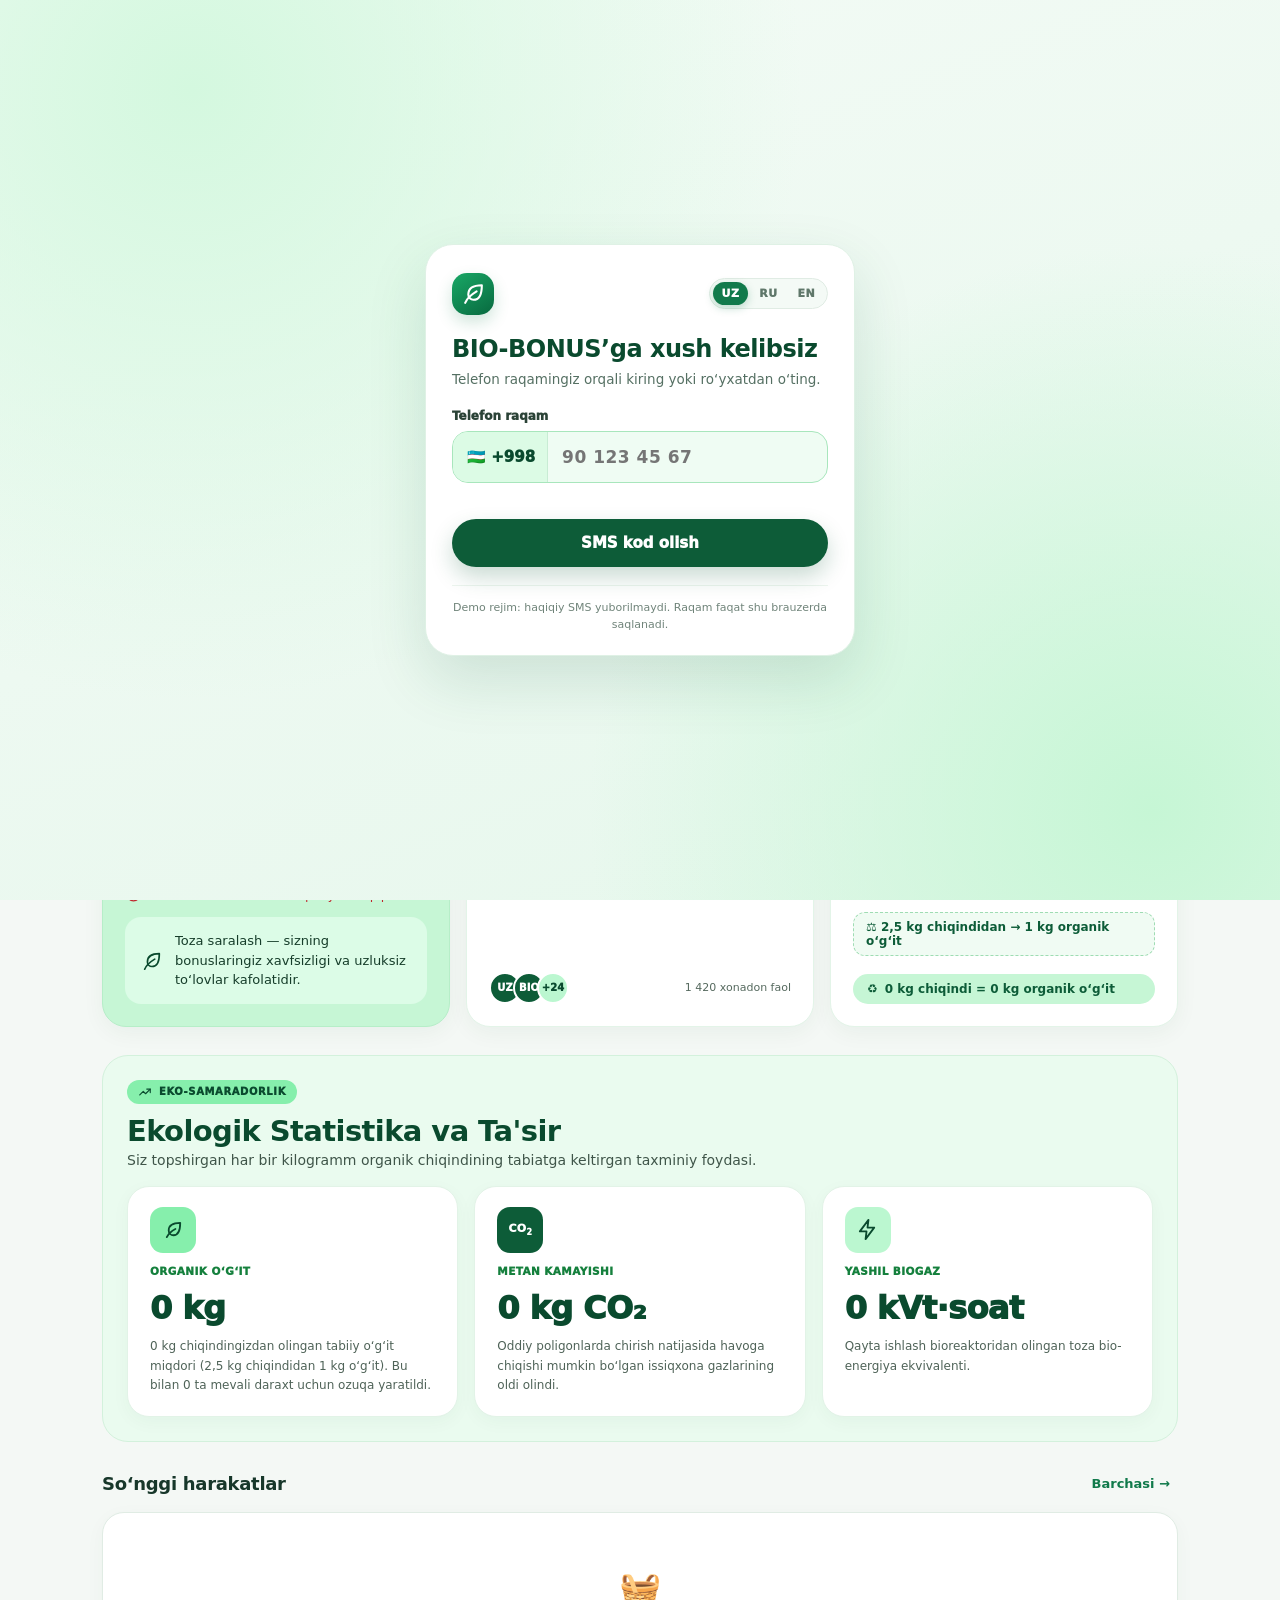
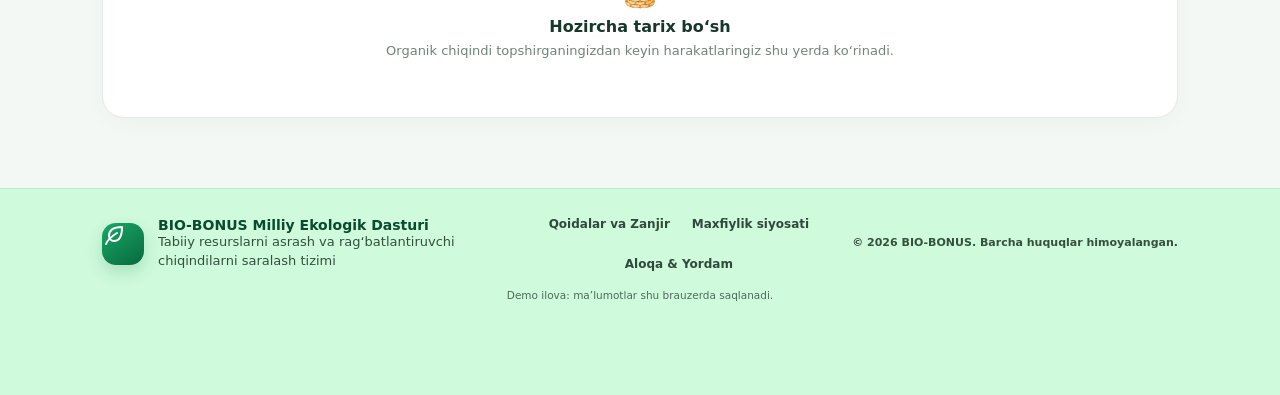
==== commit 561ca45b: "Telefon raqam bilan kirish, footer pastga yopishadi, footer logotipi, 2,5 kg = 1 kg o'g'it Co-Author" ====
--- a/BIO-BONUS-PWA/index.html
+++ b/BIO-BONUS-PWA/index.html
@@ -81,6 +81,7 @@
 <div class="goal-tag" data-i18n="goal2.tag">AYLANMA IQTISODIYOT</div>
 <h3 data-i18n="goal2.title">Kompost va Biogaz</h3>
 <p data-i18n="goal2.text">Siz topshirgan organik moddalar maxsus bio-reaktorlarda qayta ishlanib, qishloq xo‘jaligi uchun kompost hamda toza energiya beradi.</p>
+<div class="ratio-chip" data-i18n="goal2.ratio">⚖️ 2,5 kg chiqindidan → 1 kg organik o‘g‘it</div>
 <div class="goal-foot"><span class="compost-pill">♻️ <span id="compostPill">0 kg chiqindi = 0 kg organik kompost</span></span></div>
 </article>
 </div>
@@ -147,14 +148,14 @@
 <div class="eco-impact-grid"></div>
 </div>
 <div class="card info-card" style="margin-top:16px"><div class="big-emoji">🌱</div><h3 data-i18n="ecoPage.whyTitle">Nega organik chiqindini ajratamiz?</h3><p data-i18n="ecoPage.whyText">To‘g‘ri saralangan organik chiqindi kompostlash yoki anaerob qayta ishlashga yuborilishi mumkin. Bu resurslardan qayta foydalanish va chiqindixonaga tushadigan chiqindini kamaytirishga yordam beradi.</p></div>
-<div class="notice"><strong data-i18n="ecoPage.noteTitle">Hisob-kitob haqida</strong><span data-i18n="eco.note">Raqamlar taxminiy koeffitsiyentlar asosida hisoblanadi: 1 kg organik chiqindi ≈ 0,3 kg kompost, ≈ 0,8 kg CO₂ ekvivalenti, ≈ 0,225 kVt·soat biogaz energiyasi. Bu real o‘lchov natijasi emas.</span></div>
+<div class="notice"><strong data-i18n="ecoPage.noteTitle">Hisob-kitob haqida</strong><span data-i18n="eco.note">Raqamlar taxminiy koeffitsiyentlar asosida hisoblanadi: 2,5 kg organik chiqindidan 1 kg o‘g‘it olinadi (1 kg ≈ 0,4 kg o‘g‘it), ≈ 0,8 kg CO₂ ekvivalenti, ≈ 0,225 kVt·soat biogaz energiyasi. Bu real o‘lchov natijasi emas.</span></div>
 </section>
 
 <!-- ============ PROFIL ============ -->
 <section class="screen" id="screen-account">
 <div class="page-title"><div class="page-head-top"><button class="back-btn" data-back="" type="button" data-i18n="common.back">← Ortga qaytish</button></div><div class="eyebrow" data-i18n="acc.eyebrow">Shaxsiy ma’lumotlar</div><h1 data-i18n="acc.title">Mening hisobim 👤</h1><p data-i18n="acc.sub">Shaxsiy ID, profilingiz va bonus hisobingizni boshqaring.</p></div>
 <div class="card">
-<div class="id-panel"><div><div class="id-label" data-i18n="acc.idLabel">SIZNING 8 XONALI AKKAUNT ID</div><div class="id-value" id="accountIdValue">00000000</div><div class="id-hint" data-i18n="acc.idHint">Avtomat ekraniga shu ID raqamini kiriting.</div></div><div class="id-actions"><button class="mini-action" id="copyAccountId" type="button" data-i18n="acc.copy">ID nusxalash</button></div></div>
+<div class="id-panel"><div><div class="id-label" data-i18n="acc.idLabel">SIZNING 8 XONALI AKKAUNT ID</div><div class="id-value" id="accountIdValue">00000000</div><div class="id-hint" data-i18n="acc.idHint">Avtomat ekraniga shu ID raqamini kiriting.</div><div class="id-phone" id="accountPhone"></div></div><div class="id-actions"><button class="mini-action" id="copyAccountId" type="button" data-i18n="acc.copy">ID nusxalash</button></div></div>
 <div class="guarantee-panel">
 <div class="guarantee-icon"><svg aria-hidden="true" viewBox="0 0 24 24"><path d="M12 3 5 6v5c0 4.5 3 8.3 7 10 4-1.7 7-5.5 7-10V6l-7-3Z"></path></svg></div>
 <div class="guarantee-text"><strong data-i18n="guar.title">Balans kafolati va daxlsizligi:</strong><span id="guaranteeText"></span></div>
@@ -163,7 +164,7 @@
 <form class="profile-form" id="profileForm"><div class="field"><label for="profileName" data-i18n="acc.nameLabel">Ismingiz</label><input autocomplete="name" id="profileName" maxlength="35" placeholder="Ismingizni kiriting" data-i18n-ph="acc.namePh" required/></div><button class="btn btn-green" type="submit" data-i18n="acc.save">Profilni saqlash</button></form>
 </div>
 <div class="account-grid" style="margin-top:14px">
-<div class="card account-card"><h3 data-i18n="acc.manageTitle">Demo akkauntlarni boshqarish</h3><p data-i18n="acc.manageText">Har bir foydalanuvchi uchun alohida 8 xonali ID yaratiladi. Sinov uchun shu qurilmada bir nechta akkaunt ochib ko‘rishingiz mumkin.</p><div class="field"><label for="accountSelect" data-i18n="acc.switch">Akkauntni almashtirish</label><select id="accountSelect"></select></div><div class="account-tools"><button class="btn btn-soft" id="newAccountBtn" type="button" data-i18n="acc.new">＋ Yangi akkaunt</button></div></div>
+<div class="card account-card"><h3 data-i18n="acc.manageTitle">Demo akkauntlarni boshqarish</h3><p data-i18n="acc.manageText">Har bir foydalanuvchi uchun alohida 8 xonali ID yaratiladi. Sinov uchun shu qurilmada bir nechta akkaunt ochib ko‘rishingiz mumkin.</p><div class="field"><label for="accountSelect" data-i18n="acc.switch">Akkauntni almashtirish</label><select id="accountSelect"></select></div><div class="account-tools"><button class="btn btn-soft" id="newAccountBtn" type="button" data-i18n="acc.new">＋ Yangi akkaunt</button><button class="btn btn-danger" id="logoutBtn" type="button" data-i18n="acc.logout">⎋ Hisobdan chiqish</button></div></div>
 <div class="card account-card" id="cardStatusCard"><h3 data-i18n="cardst.title">Karta holati</h3><p data-i18n="cardst.text">Mablag‘ faqat UZCARD va HUMO kartalariga chiqariladi (demo). Karta raqami to‘liq saqlanmaydi — faqat oxirgi 4 raqami.</p><div class="card-status-box" id="cardStatusBox"></div><button class="btn btn-green" id="cardStatusWithdraw" type="button" data-i18n="cardst.withdraw">💳 Mablag‘ni chiqarish</button></div>
 </div>
 <div class="card" style="margin-top:14px"><h3 style="margin:0 0 7px" data-i18n="data.title">Ma’lumotlar</h3><p class="muted" style="font-size:12px;line-height:1.5" data-i18n="data.text">Demo ma’lumotlar ushbu brauzer xotirasida saqlanadi. Boshqa telefon yoki kompyuterga avtomatik ko‘chmaydi.</p><div style="display:flex;gap:9px;flex-wrap:wrap;margin-top:14px"><button class="btn btn-soft" id="exportData" type="button" data-i18n="data.export">Ma’lumotni yuklab olish</button><button class="btn btn-danger" id="resetData" type="button" data-i18n="data.reset">Demo ma’lumotni tozalash</button></div></div>
@@ -174,7 +175,7 @@
 <!-- ============ FOOTER ============ -->
 <footer class="site-footer">
 <div class="footer-inner">
-<div class="footer-brand"><span class="footer-logo"><svg aria-hidden="true" viewBox="0 0 24 24"><path d="M20 4c-8 0-13 3-13 9a5 5 0 0 0 5 5c6 0 8-7 8-14Z"></path><path d="M4 21c2-5 6-8 11-11"></path></svg></span><div><strong data-i18n="footer.title">BIO-BONUS Milliy Ekologik Dasturi</strong><span data-i18n="footer.sub">Tabiiy resurslarni asrash va rag‘batlantiruvchi chiqindilarni saralash tizimi</span></div></div>
+<div class="footer-brand"><span class="brand-mark footer-logo"><svg fill="none" stroke="currentColor" stroke-linecap="round" stroke-linejoin="round" stroke-width="2" viewBox="0 0 24 24"><path d="M20 4c-8 0-13 3-13 9a5 5 0 0 0 5 5c6 0 8-7 8-14Z"></path><path d="M4 21c2-5 6-8 11-11"></path></svg></span><div><strong data-i18n="footer.title">BIO-BONUS Milliy Ekologik Dasturi</strong><span data-i18n="footer.sub">Tabiiy resurslarni asrash va rag‘batlantiruvchi chiqindilarni saralash tizimi</span></div></div>
 <nav class="footer-links" aria-label="Footer"><button data-info="rules" type="button" data-i18n="footer.rules">Qoidalar va Zanjir</button><button data-info="privacy" type="button" data-i18n="footer.privacy">Maxfiylik siyosati</button><button data-info="help" type="button" data-i18n="footer.help">Aloqa &amp; Yordam</button></nav>
 <div class="footer-copy">© <span id="footerYear">2026</span> BIO-BONUS. <span data-i18n="footer.copy">Barcha huquqlar himoyalangan.</span></div>
 </div>
@@ -253,6 +254,36 @@
 <!-- ============ MA’LUMOT OYNASI (footer havolalari) ============ -->
 <div aria-labelledby="infoTitle" aria-modal="true" class="modal-backdrop" id="infoModal" role="dialog"><div class="modal"><div class="modal-head"><h2 id="infoTitle"></h2><button aria-label="Yopish" data-i18n-aria="common.close" class="close" data-close="infoModal" type="button">×</button></div><div class="info-body" id="infoBody"></div><div class="modal-actions"><button class="btn btn-green" data-close="infoModal" type="button" data-i18n="kiosk.ok">Tushunarli</button></div></div></div>
 
+<!-- ============ KIRISH / RO‘YXATDAN O‘TISH ============ -->
+<div aria-labelledby="authTitle" aria-modal="true" class="auth-screen" hidden id="authScreen" role="dialog">
+<div class="auth-card">
+<div class="auth-top">
+<span class="brand-mark"><svg fill="none" stroke="currentColor" stroke-linecap="round" stroke-linejoin="round" stroke-width="2" viewBox="0 0 24 24"><path d="M20 4c-8 0-13 3-13 9a5 5 0 0 0 5 5c6 0 8-7 8-14Z"></path><path d="M4 21c2-5 6-8 11-11"></path></svg></span>
+<div class="lang-switch" role="group" aria-label="Til / Язык / Language"><button aria-pressed="true" class="lang-btn active" data-lang="uz" type="button">UZ</button><button aria-pressed="false" class="lang-btn" data-lang="ru" type="button">RU</button><button aria-pressed="false" class="lang-btn" data-lang="en" type="button">EN</button></div>
+</div>
+<h1 id="authTitle" data-i18n="auth.title">BIO-BONUS’ga xush kelibsiz</h1>
+<p class="auth-sub" data-i18n="auth.sub">Telefon raqamingiz orqali kiring yoki ro‘yxatdan o‘ting.</p>
+<form id="authPhoneForm" novalidate>
+<label class="auth-label" for="authPhone" data-i18n="auth.phone">Telefon raqam</label>
+<div class="phone-wrap"><span class="phone-prefix">🇺🇿 +998</span><input autocomplete="tel-national" id="authPhone" inputmode="numeric" maxlength="12" placeholder="90 123 45 67" type="tel"/></div>
+<div class="auth-hint" id="authPhoneHint"></div>
+<div class="auth-name" hidden id="authNameBox"><label class="auth-label" for="authName" data-i18n="auth.name">Ismingiz</label><input autocomplete="name" id="authName" maxlength="35" placeholder="Ismingizni kiriting" data-i18n-ph="auth.namePh" type="text"/></div>
+<div aria-live="polite" class="auth-error" id="authPhoneError"></div>
+<button class="auth-btn" type="submit" data-i18n="auth.send">SMS kod olish</button>
+</form>
+<form hidden id="authCodeForm" novalidate>
+<div class="auth-sent" id="authSentText"></div>
+<div class="demo-code" id="authDemoCode"></div>
+<label class="auth-label" for="authCode" data-i18n="auth.codeLabel">SMS koddagi 4 ta raqam</label>
+<input autocomplete="one-time-code" class="code-input" id="authCode" inputmode="numeric" maxlength="4" placeholder="• • • •" type="text"/>
+<div aria-live="polite" class="auth-error" id="authCodeError"></div>
+<button class="auth-btn" type="submit" data-i18n="auth.verify">Tasdiqlash va kirish</button>
+<div class="auth-links"><button id="authChange" type="button" data-i18n="auth.change">← Raqamni o‘zgartirish</button><button id="authResend" type="button" data-i18n="auth.resend">Kodni qayta yuborish</button></div>
+</form>
+<div class="auth-demo" data-i18n="auth.demo">Demo rejim: haqiqiy SMS yuborilmaydi. Raqam faqat shu brauzerda saqlanadi.</div>
+</div>
+</div>
+
 <div aria-live="polite" class="toast" id="toast" role="status"></div>
 
 <script defer src="./i18n.js"></script>
--- a/BIO-BONUS-PWA/styles.css
+++ b/BIO-BONUS-PWA/styles.css
@@ -271,3 +271,49 @@
 
 /* Pastki menyu: 6 ta bo‘lim bitta qatorda */
 .nav-inner{grid-template-columns:repeat(6,minmax(0,1fr))}
+
+/* =====================================================================
+   v2.1: footer pastga yopishadi, footer logotipi, o‘g‘it nisbati, login
+   ===================================================================== */
+:root{--nav-h:calc(78px + env(safe-area-inset-bottom))}
+body{padding-bottom:0}
+.app{min-height:100vh;min-height:100dvh;display:flex;flex-direction:column}
+.app>.main{flex:1 0 auto;width:100%}
+.site-footer{flex-shrink:0;margin-top:30px;padding-bottom:var(--nav-h)}
+.footer-logo{width:42px;height:42px;border-radius:14px;background:linear-gradient(145deg,#19a866,#08693f);color:#fff;box-shadow:0 7px 16px rgba(18,123,75,.2)}
+.footer-logo svg{width:24px;height:24px;fill:none;stroke:#fff}
+
+.ratio-chip{margin-top:14px;align-self:flex-start;background:#f0fbf3;border:1px dashed #9fdcb3;color:var(--deep2);font-size:12px;font-weight:900;padding:7px 12px;border-radius:12px}
+.id-phone{font-size:12px;font-weight:800;color:var(--deep2);margin-top:6px}
+
+/* Kirish oynasi */
+.auth-screen{position:fixed;inset:0;z-index:100;display:flex;align-items:center;justify-content:center;padding:18px;overflow:auto;background:radial-gradient(circle at 15% 10%,#d4f8df 0,transparent 45%),radial-gradient(circle at 90% 90%,#c6f6d5 0,transparent 40%),linear-gradient(160deg,#f4fbf6,#e6f7ec)}
+.auth-screen[hidden]{display:none}
+body.auth-open{overflow:hidden}
+body.auth-open .bottom-nav{display:none}
+.auth-card{width:min(100%,430px);background:#fff;border:1px solid #dff1e5;border-radius:28px;padding:28px 26px 22px;box-shadow:0 24px 60px rgba(13,92,56,.14);margin:auto}
+.auth-top{display:flex;align-items:center;justify-content:space-between;gap:10px;margin-bottom:20px}
+.auth-card h1{font-size:24px;margin:0 0 6px;color:var(--deep);letter-spacing:-.5px}
+.auth-sub{margin:0 0 20px;color:#557063;font-size:13.5px;line-height:1.5}
+.auth-label{display:block;font-size:12px;font-weight:950;color:#2b4337;margin:14px 0 8px}
+.phone-wrap{display:flex;align-items:stretch;border:1px solid #a8e6bc;background:#effcf3;border-radius:16px;overflow:hidden;transition:border-color .18s,box-shadow .18s}
+.phone-wrap:focus-within{border-color:var(--deep2);box-shadow:0 0 0 3px rgba(13,92,56,.12)}
+.phone-prefix{display:flex;align-items:center;padding:0 12px 0 14px;font-weight:950;color:var(--deep);font-size:15px;border-right:1px solid #c8ecd4;background:#dcfbe5;white-space:nowrap}
+.phone-wrap input{flex:1;min-width:0;border:0;background:none;outline:none;padding:15px 14px;font-size:17px;font-weight:850;color:var(--deep);letter-spacing:.5px;font-variant-numeric:tabular-nums}
+.auth-name input,.code-input{width:100%;border:1px solid #cfe8d8;border-radius:14px;padding:14px;font-size:15px;outline:none;background:#fbfdfb;color:var(--ink)}
+.auth-name input:focus,.code-input:focus{border-color:var(--deep2);box-shadow:0 0 0 3px rgba(13,92,56,.12)}
+.code-input{text-align:center;font-size:26px;font-weight:950;letter-spacing:12px;color:var(--deep)}
+.auth-hint{font-size:12px;line-height:1.5;margin-top:8px;min-height:0}
+.auth-hint.known{color:var(--deep2);font-weight:800}
+.auth-hint.fresh{color:#8a5f12;font-weight:800}
+.auth-error{min-height:18px;margin:10px 2px 0;font-size:12px;font-weight:800;color:#b6402f}
+.auth-btn{width:100%;margin-top:8px;border:0;border-radius:999px;padding:15px;background:var(--deep2);color:#fff;font-size:15px;font-weight:950;box-shadow:0 10px 22px rgba(13,92,56,.22);transition:transform .18s,filter .18s}
+.auth-btn:hover{transform:translateY(-2px);filter:brightness(1.05)}
+.auth-sent{font-size:13px;color:#3f5549;line-height:1.5}
+.demo-code{margin-top:12px;padding:12px 14px;border-radius:14px;background:#fff8e8;border:1px dashed #e7c77d;color:#80601f;font-size:13px;text-align:center}
+.demo-code strong{font-size:18px;letter-spacing:4px;color:#5c4210}
+.auth-links{display:flex;justify-content:space-between;gap:10px;margin-top:14px;flex-wrap:wrap}
+.auth-links button{border:0;background:none;color:var(--leaf);font-size:12.5px;font-weight:900;padding:4px 0}
+.auth-links button:hover{text-decoration:underline}
+.auth-demo{margin-top:18px;padding-top:14px;border-top:1px solid #edf5ef;font-size:11px;color:var(--muted);text-align:center;line-height:1.5}
+@media(max-width:430px){.auth-card{padding:22px 18px 18px;border-radius:24px}.auth-card h1{font-size:21px}}
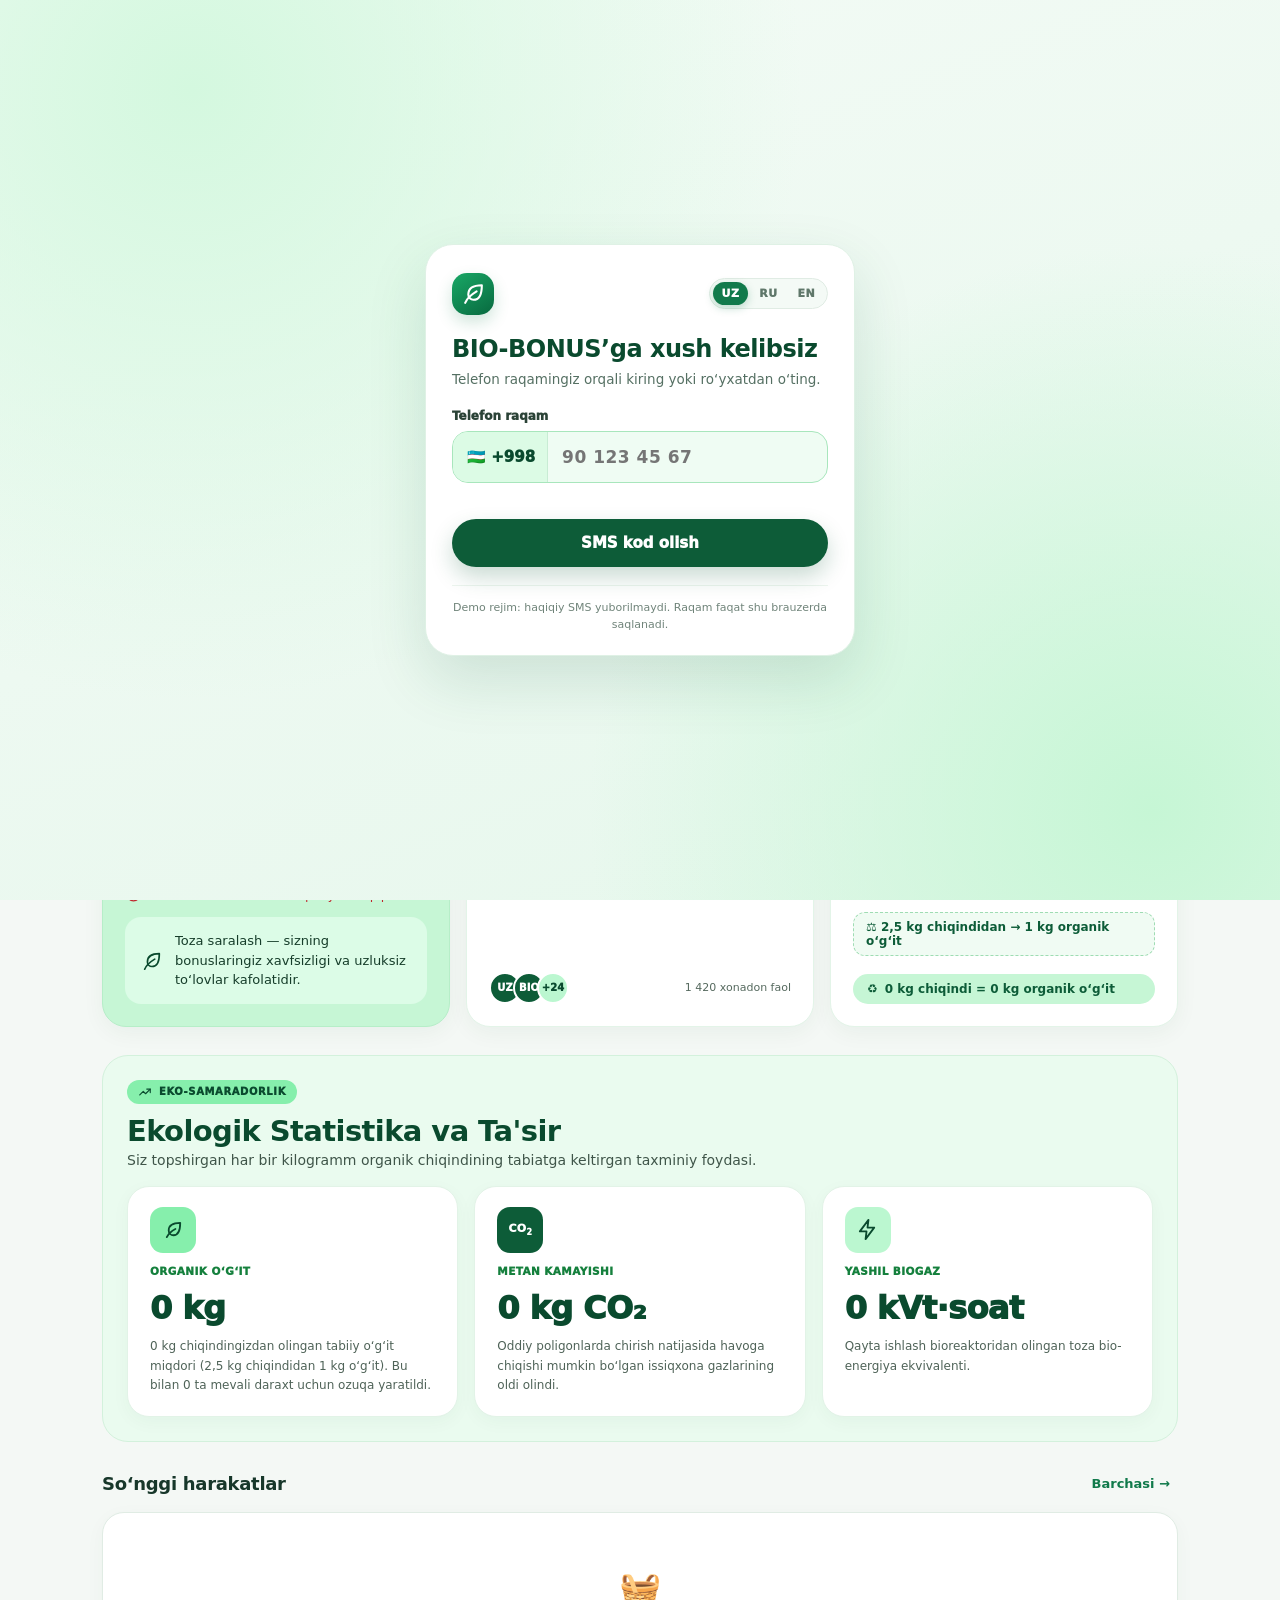
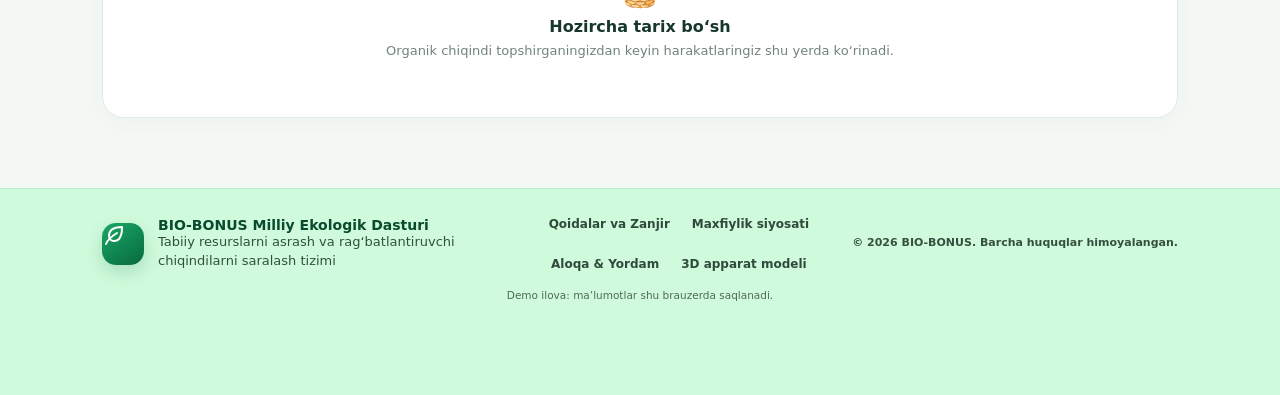
==== commit 5d104a53: "3D apparat modeli BIO-BONUS ranglarida, footer havolasi, SW navigatsiya keshi tuzatildi Co-Authored-" ====
--- a/BIO-BONUS-PWA/index.html
+++ b/BIO-BONUS-PWA/index.html
@@ -176,7 +176,7 @@
 <footer class="site-footer">
 <div class="footer-inner">
 <div class="footer-brand"><span class="brand-mark footer-logo"><svg fill="none" stroke="currentColor" stroke-linecap="round" stroke-linejoin="round" stroke-width="2" viewBox="0 0 24 24"><path d="M20 4c-8 0-13 3-13 9a5 5 0 0 0 5 5c6 0 8-7 8-14Z"></path><path d="M4 21c2-5 6-8 11-11"></path></svg></span><div><strong data-i18n="footer.title">BIO-BONUS Milliy Ekologik Dasturi</strong><span data-i18n="footer.sub">Tabiiy resurslarni asrash va rag‘batlantiruvchi chiqindilarni saralash tizimi</span></div></div>
-<nav class="footer-links" aria-label="Footer"><button data-info="rules" type="button" data-i18n="footer.rules">Qoidalar va Zanjir</button><button data-info="privacy" type="button" data-i18n="footer.privacy">Maxfiylik siyosati</button><button data-info="help" type="button" data-i18n="footer.help">Aloqa &amp; Yordam</button></nav>
+<nav class="footer-links" aria-label="Footer"><button data-info="rules" type="button" data-i18n="footer.rules">Qoidalar va Zanjir</button><button data-info="privacy" type="button" data-i18n="footer.privacy">Maxfiylik siyosati</button><button data-info="help" type="button" data-i18n="footer.help">Aloqa &amp; Yordam</button><a class="footer-link" href="./apparat.html" data-i18n="footer.model">3D apparat modeli</a></nav>
 <div class="footer-copy">© <span id="footerYear">2026</span> BIO-BONUS. <span data-i18n="footer.copy">Barcha huquqlar himoyalangan.</span></div>
 </div>
 <div class="footer-demo" data-i18n="footer.demo">Demo ilova: ma’lumotlar shu brauzerda saqlanadi.</div>
--- a/BIO-BONUS-PWA/styles.css
+++ b/BIO-BONUS-PWA/styles.css
@@ -317,3 +317,5 @@
 .auth-links button:hover{text-decoration:underline}
 .auth-demo{margin-top:18px;padding-top:14px;border-top:1px solid #edf5ef;font-size:11px;color:var(--muted);text-align:center;line-height:1.5}
 @media(max-width:430px){.auth-card{padding:22px 18px 18px;border-radius:24px}.auth-card h1{font-size:21px}}
+.footer-link{padding:4px 2px;font-size:12px;font-weight:900;color:#2f4a3c;text-decoration:none}
+.footer-link:hover{color:var(--deep);text-decoration:underline}
